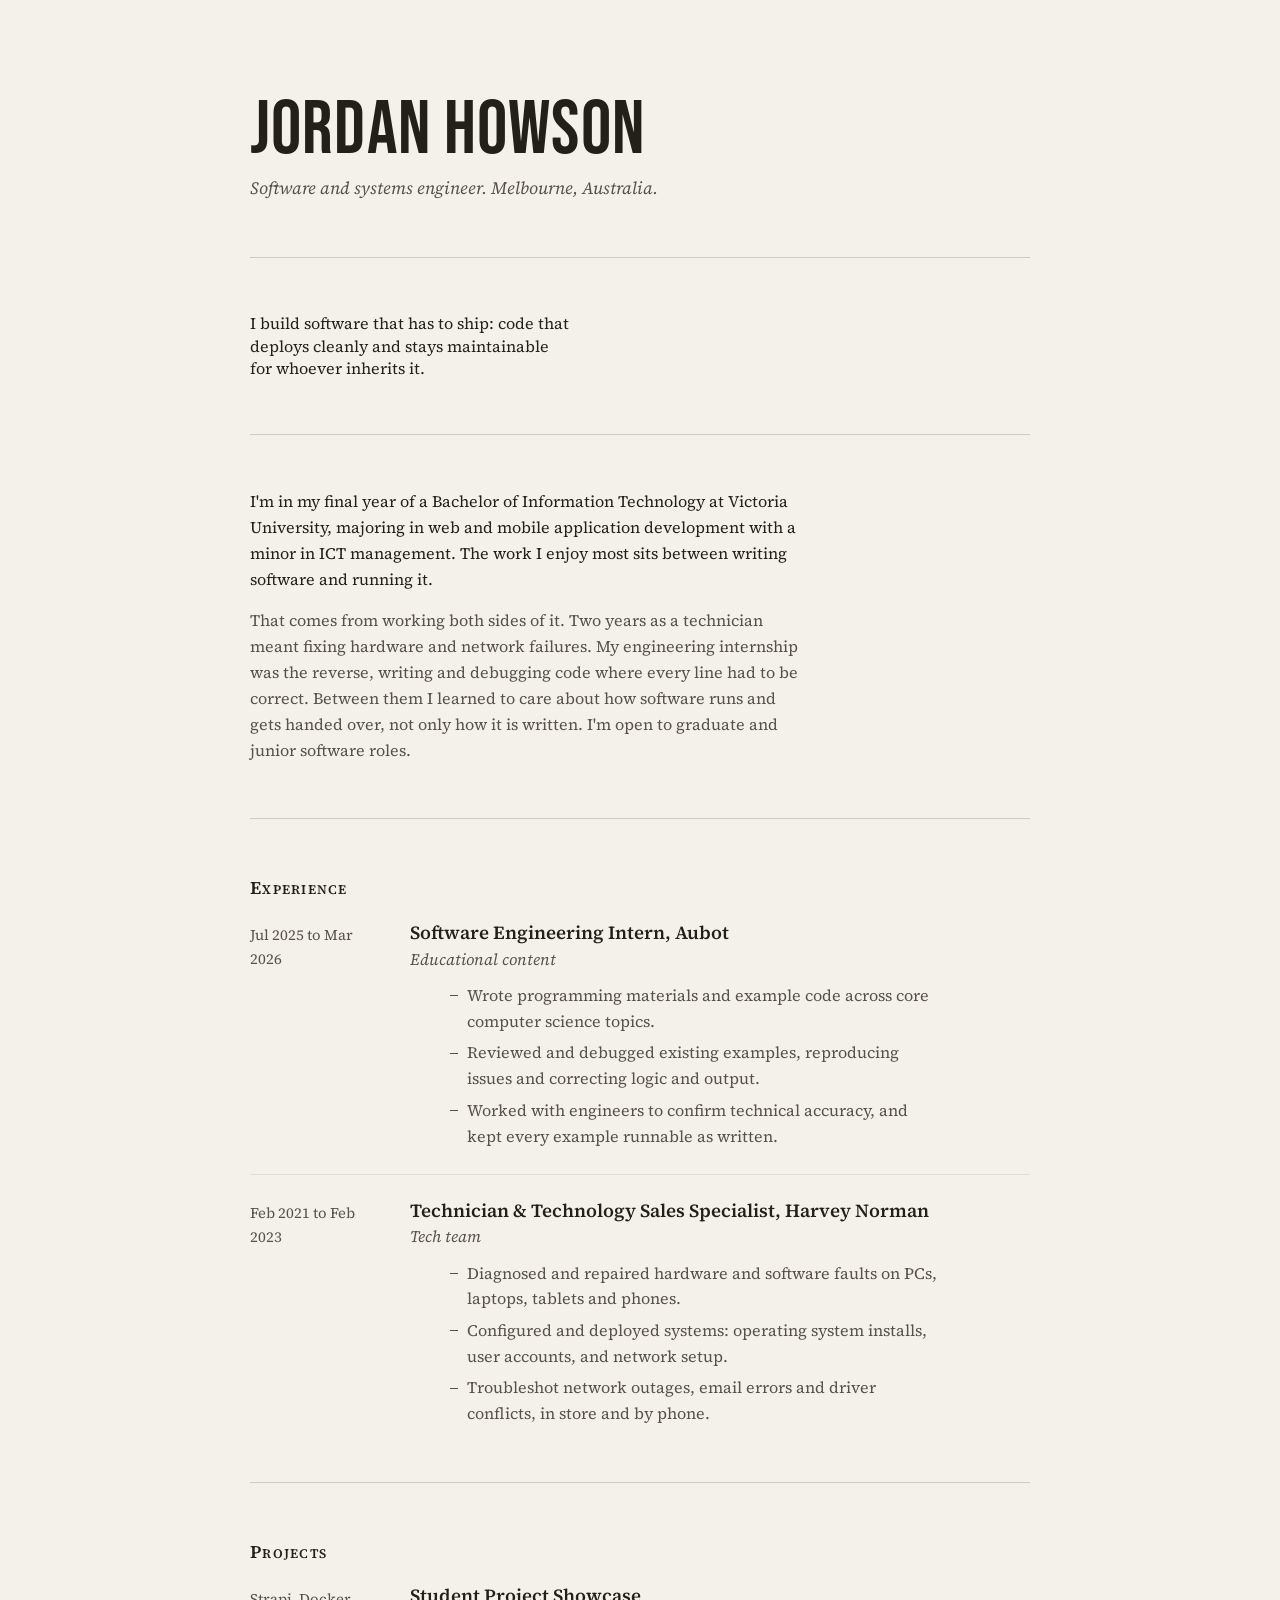
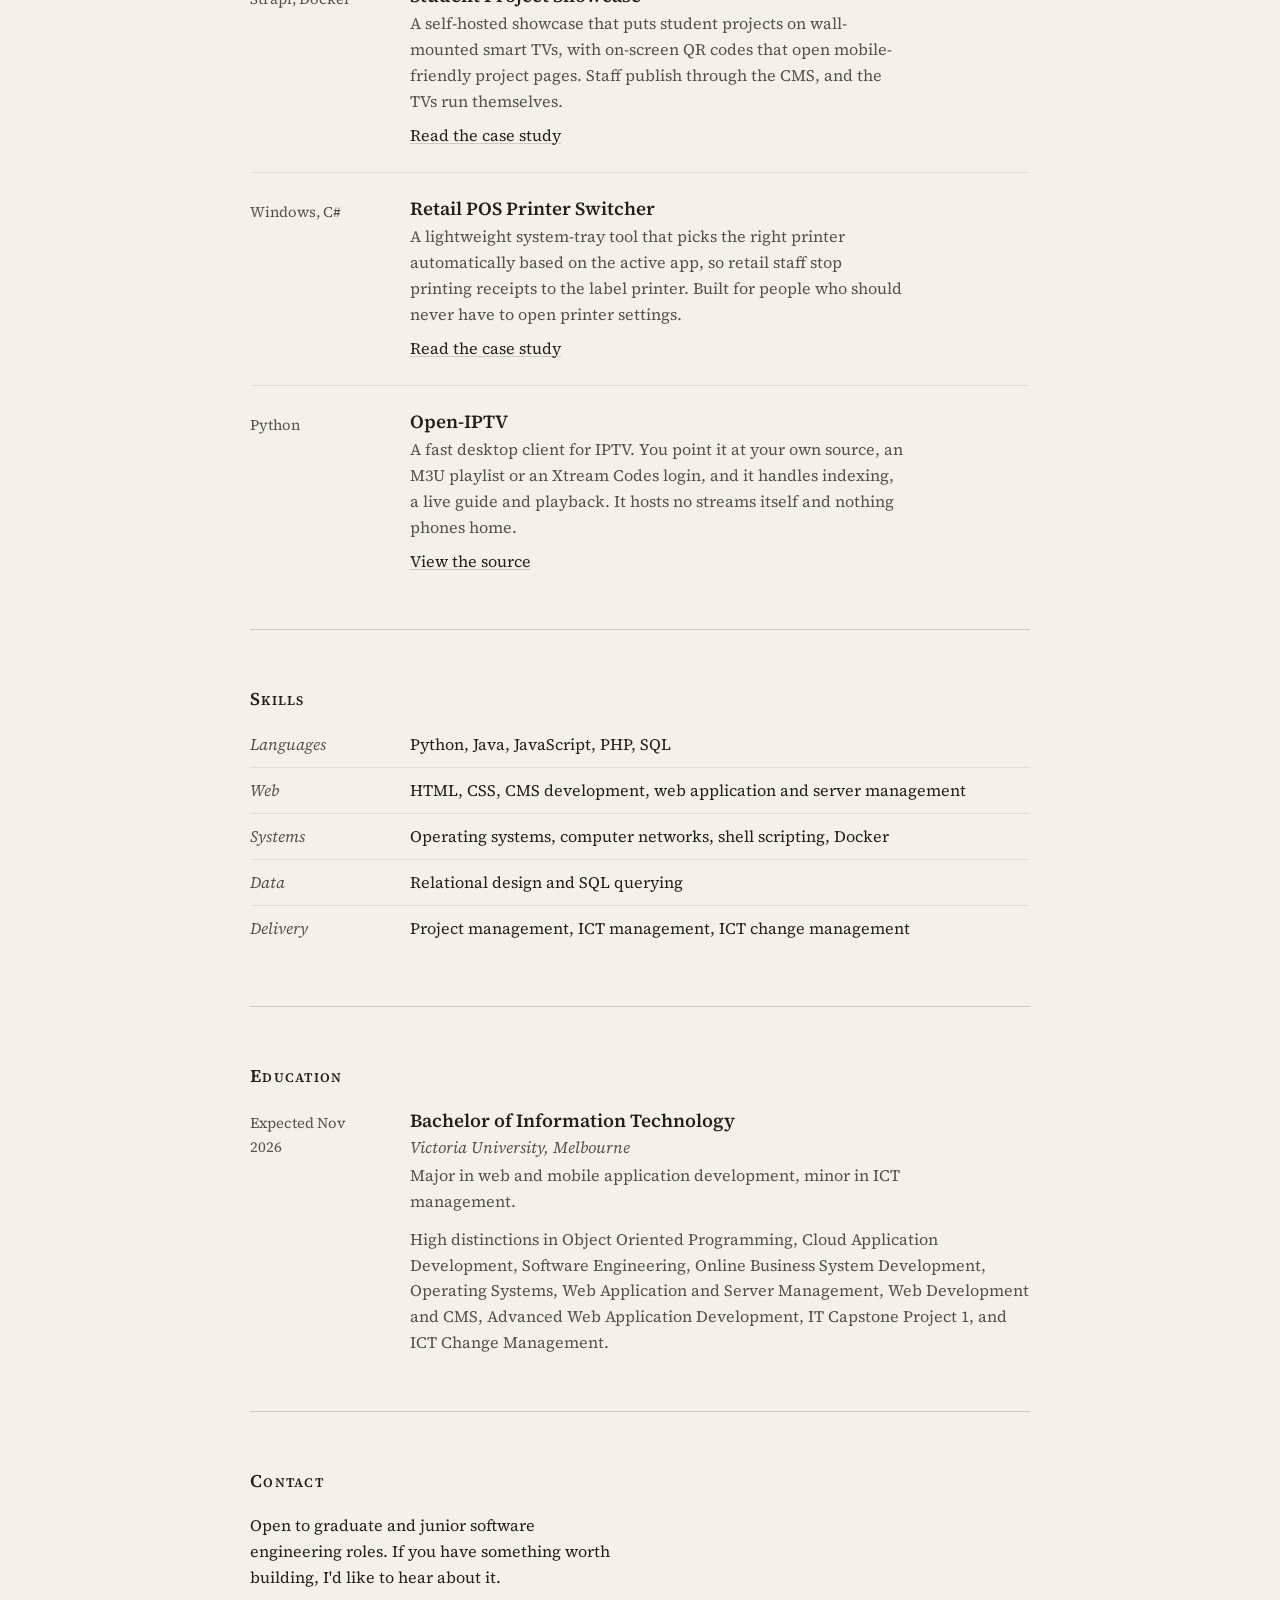
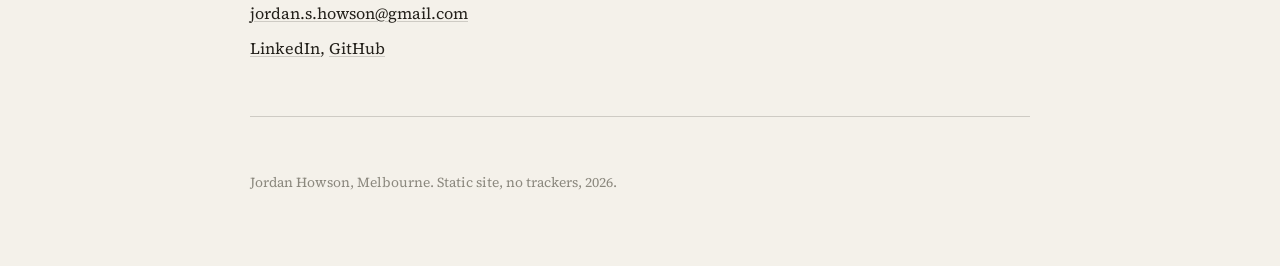
==== index.html @ 953926b1 "Portfolio site Typeset, dependency-free static site: hand-built HTML, CSS, and a single vanilla Java" ====
<!DOCTYPE html>
<html lang="en">
<head>
  <meta charset="UTF-8">
  <meta name="viewport" content="width=device-width, initial-scale=1">
  <title>Jordan Howson · Software &amp; Systems</title>
  <meta name="description" content="Jordan Howson, final-year IT student and software engineer in Melbourne. Software that deploys cleanly and runs reliably.">
  <meta name="author" content="Jordan Howson">
  <meta name="color-scheme" content="light">
  <meta name="theme-color" content="#f4f1ea">

  <link rel="canonical" href="https://jordanhowson.com/">
  <meta property="og:type" content="website">
  <meta property="og:title" content="Jordan Howson · Software &amp; Systems">
  <meta property="og:description" content="Final-year IT student and software engineer in Melbourne. Software that ships.">
  <meta property="og:locale" content="en_AU">
  <meta property="og:url" content="https://jordanhowson.com/">
  <meta property="og:image" content="https://jordanhowson.com/assets/og.png">
  <meta property="og:image:width" content="1200">
  <meta property="og:image:height" content="630">
  <meta property="og:image:alt" content="Jordan Howson, Software & Systems">
  <meta name="twitter:card" content="summary_large_image">
  <meta name="twitter:image" content="https://jordanhowson.com/assets/og.png">

  <link rel="icon" href="assets/favicon-32.png" sizes="32x32" type="image/png">
  <link rel="icon" href="assets/favicon-180.png" sizes="180x180" type="image/png">
  <link rel="apple-touch-icon" href="assets/favicon-180.png">

  <link rel="preload" href="assets/fonts/bebasneue.woff2" as="font" type="font/woff2" crossorigin>
  <link rel="preload" href="assets/fonts/sourceserif4-roman.woff2" as="font" type="font/woff2" crossorigin>
  <link rel="stylesheet" href="assets/css/styles.css">
</head>
<body>

  <nav class="nav" aria-label="Primary">
    <div class="nav-inner">
      <a class="nav-id" href="#top">Jordan Howson</a>
      <div class="nav-links" id="nav-menu">
        <a href="#about">About</a>
        <a href="#experience">Experience</a>
        <a href="#work">Projects</a>
        <a href="#skills">Skills</a>
        <a href="#contact">Contact</a>
      </div>
      <div class="nav-actions">
        <a class="nav-pdf" href="assets/jordan-howson-cv.pdf" download>Download CV</a>
        <button class="nav-toggle" type="button" aria-label="Toggle navigation" aria-expanded="false" aria-controls="nav-menu"><span class="nav-toggle-bars"></span></button>
      </div>
    </div>
  </nav>

  <article class="doc" id="top">

    <header>
      <h1 class="name">Jordan Howson</h1>
      <p class="role">Software and systems engineer. Melbourne, Australia.</p>
    </header>

    <hr class="rule">

    <p class="intro">I build software that has to ship: code that deploys cleanly and stays maintainable for whoever inherits it.</p>

    <section class="prose" id="about" aria-label="About">
      <p>I'm in my final year of a Bachelor of Information Technology at Victoria University, majoring in web and mobile application development with a minor in ICT management. The work I enjoy most sits between writing software and running it.</p>
      <p>That comes from working both sides of it. Two years as a technician meant fixing hardware and network failures. My engineering internship was the reverse, writing and debugging code where every line had to be correct. Between them I learned to care about how software runs and gets handed over, not only how it is written.<span class="pitch-roles"> I'm open to graduate and junior software roles.</span></p>
    </section>

    <section id="experience">
      <h2>Experience</h2>

      <div class="entry">
        <div class="entry-meta">Jul 2025 to Mar 2026</div>
        <div class="entry-body">
          <h3>Software Engineering Intern, Aubot</h3>
          <p class="entry-sub">Educational content</p>
          <ul>
            <li>Wrote programming materials and example code across core computer science topics.</li>
            <li>Reviewed and debugged existing examples, reproducing issues and correcting logic and output.</li>
            <li>Worked with engineers to confirm technical accuracy, and kept every example runnable as written.</li>
          </ul>
        </div>
      </div>

      <div class="entry">
        <div class="entry-meta">Feb 2021 to Feb 2023</div>
        <div class="entry-body">
          <h3>Technician &amp; Technology Sales Specialist, Harvey Norman</h3>
          <p class="entry-sub">Tech team</p>
          <ul>
            <li>Diagnosed and repaired hardware and software faults on PCs, laptops, tablets and phones.</li>
            <li>Configured and deployed systems: operating system installs, user accounts, and network setup.</li>
            <li>Troubleshot network outages, email errors and driver conflicts, in store and by phone.</li>
          </ul>
        </div>
      </div>
    </section>

    <section id="work">
      <h2>Projects</h2>

      <div class="entry">
        <div class="entry-meta">Strapi, Docker</div>
        <div class="entry-body">
          <h3>Student Project Showcase</h3>
          <p class="entry-desc">A self-hosted showcase that puts student projects on wall-mounted smart TVs, with on-screen QR codes that open mobile-friendly project pages. Staff publish through the CMS, and the TVs run themselves.</p>
          <p class="entry-more"><a href="https://github.com/Jordan-Hn/project-showcase-system-case-study" target="_blank" rel="noopener noreferrer">Read the case study</a></p>
        </div>
      </div>

      <div class="entry">
        <div class="entry-meta">Windows, C#</div>
        <div class="entry-body">
          <h3>Retail POS Printer Switcher</h3>
          <p class="entry-desc">A lightweight system-tray tool that picks the right printer automatically based on the active app, so retail staff stop printing receipts to the label printer. Built for people who should never have to open printer settings.</p>
          <p class="entry-more"><a href="https://github.com/Jordan-Hn/printer-system-showcase" target="_blank" rel="noopener noreferrer">Read the case study</a></p>
        </div>
      </div>

      <div class="entry">
        <div class="entry-meta">Python</div>
        <div class="entry-body">
          <h3>Open-IPTV</h3>
          <p class="entry-desc">A fast desktop client for IPTV. You point it at your own source, an M3U playlist or an Xtream Codes login, and it handles indexing, a live guide and playback. It hosts no streams itself and nothing phones home.</p>
          <p class="entry-more"><a href="https://github.com/Jordan-Hn/OPEN-IPTV" target="_blank" rel="noopener noreferrer">View the source</a></p>
        </div>
      </div>
    </section>

    <section id="skills">
      <h2>Skills</h2>
      <dl class="skills">
        <div><dt>Languages</dt><dd>Python, Java, JavaScript, PHP, SQL</dd></div>
        <div><dt>Web</dt><dd>HTML, CSS, CMS development, web application and server management</dd></div>
        <div><dt>Systems</dt><dd>Operating systems, computer networks, shell scripting, Docker</dd></div>
        <div><dt>Data</dt><dd>Relational design and SQL querying</dd></div>
        <div><dt>Delivery</dt><dd>Project management, ICT management, ICT change management</dd></div>
      </dl>
    </section>

    <section id="education">
      <h2>Education</h2>
      <div class="entry">
        <div class="entry-meta">Expected Nov 2026</div>
        <div class="entry-body">
          <h3>Bachelor of Information Technology</h3>
          <p class="entry-sub">Victoria University, Melbourne</p>
          <p class="entry-desc">Major in web and mobile application development, minor in ICT management.</p>
          <p class="hd">High distinctions in Object Oriented Programming, Cloud Application Development, Software Engineering, Online Business System Development, Operating Systems, Web Application and Server Management, Web Development and CMS, Advanced Web Application Development, IT Capstone Project 1, and ICT Change Management.</p>
        </div>
      </div>
    </section>

    <section id="contact">
      <h2>Contact</h2>
      <p class="contact-pitch">Open to graduate and junior software engineering roles. If you have something worth building, I'd like to hear about it.</p>
      <p class="contact-line"><a class="email" data-user="jordan.s.howson" data-domain="gmail.com">jordan.s.howson [at] gmail.com</a></p>
      <p class="contact-line"><a href="https://www.linkedin.com/in/jordan-howson/" target="_blank" rel="me noopener noreferrer">LinkedIn</a>, <a href="https://github.com/Jordan-Hn" target="_blank" rel="me noopener noreferrer">GitHub</a></p>
    </section>

    <p class="print-url">My Website: <a href="https://jordanhowson.com">jordanhowson.com</a></p>

    <p class="foot">Jordan Howson, Melbourne. Static site, no trackers, 2026.</p>

  </article>

  <script src="assets/js/main.js" defer></script>
</body>
</html>
---- assets/css/styles.css ----
/* ============================================================
   Jordan Howson · Portfolio
   Typeset document. Warm paper, ink, self-hosted fonts.
   Hand-built, dependency-free, no third-party requests.
   ============================================================ */

/* ---- Fonts (self-hosted, latin subset) ---- */
@font-face {
  font-family: "Bebas Neue"; font-style: normal; font-weight: 400; font-display: swap;
  src: url("../fonts/bebasneue.woff2") format("woff2");
}
@font-face {
  font-family: "Source Serif 4"; font-style: normal; font-weight: 400 600; font-display: swap;
  src: url("../fonts/sourceserif4-roman.woff2") format("woff2");
}
@font-face {
  font-family: "Source Serif 4"; font-style: italic; font-weight: 400 600; font-display: swap;
  src: url("../fonts/sourceserif4-italic.woff2") format("woff2");
}

/* ---- Tokens ---- */
:root{
  --paper:#f4f1ea;
  --ink:#23201a;
  --ink-2:#56524a;
  --faint:#8b887e;
  --rule:rgba(35,32,26,0.18);
  --rule-soft:rgba(35,32,26,0.09);

  --display:"Bebas Neue","Arial Narrow",sans-serif;
  --serif:"Source Serif 4",Georgia,"Times New Roman",serif;
  --doc:868px;
  --pad:clamp(1.4rem,6vw,2.75rem);
  --gap:clamp(2.4rem,5vw,3.4rem);
}

*,*::before,*::after{box-sizing:border-box;}
*{margin:0;}
html{-webkit-text-size-adjust:100%;scroll-behavior:smooth;scroll-padding-top:64px;}
@media(prefers-reduced-motion:reduce){html{scroll-behavior:auto;}}
body{
  background:var(--paper);
  color:var(--ink);
  font-family:var(--serif);
  font-size:clamp(1.05rem,1rem+0.3vw,1.18rem);
  line-height:1.62;
  font-feature-settings:"onum" 1,"kern" 1;
  -webkit-font-smoothing:antialiased;
  text-rendering:optimizeLegibility;
}
a{
  color:inherit;text-decoration:underline;
  text-underline-offset:2px;text-decoration-thickness:1px;
  text-decoration-color:var(--rule);
}
a:hover{text-decoration-color:var(--ink);}
::selection{background:var(--ink);color:var(--paper);}

/* nav */
.nav{
  position:fixed;top:0;left:0;right:0;z-index:10;
  background:var(--paper);border-bottom:1px solid var(--rule);
  opacity:0;transform:translateY(-100%);pointer-events:none;
  transition:opacity 0.45s ease, transform 0.45s cubic-bezier(0.22,1,0.36,1);
}
.nav.is-shown,.nav:focus-within{opacity:1;transform:translateY(0);pointer-events:auto;}
@media(prefers-reduced-motion:reduce){
  .nav{transform:none;transition:opacity 0.45s ease;}
}
.nav-inner{
  position:relative;
  max-width:var(--doc);margin-inline:auto;padding-inline:var(--pad);
  height:52px;display:flex;align-items:center;justify-content:space-between;gap:1rem;
}
.nav-id{
  font-family:var(--display);font-weight:400;
  font-size:1.4rem;letter-spacing:0.03em;line-height:1;
  text-decoration:none;color:var(--ink);
}

/* section links: a dropdown panel on mobile, an inline row from 640px up */
.nav-links{
  position:absolute;left:0;right:0;top:100%;
  display:none;flex-direction:column;align-items:stretch;
  background:var(--paper);border-bottom:1px solid var(--rule);
  padding:0.25rem var(--pad) 0.85rem;font-size:1.05rem;
}
.nav-links.is-open{display:flex;}
.nav-links a{
  color:var(--ink-2);text-decoration:none;
  padding-block:0.72rem;border-top:1px solid var(--rule-soft);
}
.nav-links a:first-child{border-top:0;}
.nav-links a:hover{color:var(--ink);}

.nav-actions{display:flex;align-items:center;gap:0.5rem;}
.nav-pdf{
  font-family:var(--serif);font-size:0.85rem;color:var(--ink);
  background:none;border:1px solid var(--rule);border-radius:0;
  padding:0.32rem 0.75rem;cursor:pointer;line-height:1;text-decoration:none;white-space:nowrap;
}
.nav-pdf:hover{border-color:var(--ink);}

/* hamburger */
.nav-toggle{
  display:flex;align-items:center;justify-content:center;
  width:40px;height:40px;background:none;border:0;cursor:pointer;color:var(--ink);
}
.nav-toggle-bars,.nav-toggle-bars::before,.nav-toggle-bars::after{
  content:"";display:block;width:22px;height:2px;background:var(--ink);
  transition:transform 0.25s ease, opacity 0.2s ease;
}
.nav-toggle-bars{position:relative;}
.nav-toggle-bars::before{position:absolute;left:0;top:-7px;}
.nav-toggle-bars::after{position:absolute;left:0;top:7px;}
.nav-toggle[aria-expanded="true"] .nav-toggle-bars{background:transparent;}
.nav-toggle[aria-expanded="true"] .nav-toggle-bars::before{transform:translateY(7px) rotate(45deg);}
.nav-toggle[aria-expanded="true"] .nav-toggle-bars::after{transform:translateY(-7px) rotate(-45deg);}

@media(min-width:640px){
  .nav-links{
    position:static;display:flex;flex-direction:row;align-items:center;gap:1.5rem;
    background:none;border:0;padding:0;font-size:0.95rem;
  }
  .nav-links a{padding-block:0;border-top:0;}
  .nav-pdf{font-size:0.9rem;padding:0.34rem 0.85rem;}
  .nav-toggle{display:none;}
}
@media(prefers-reduced-motion:reduce){
  .nav-toggle-bars,.nav-toggle-bars::before,.nav-toggle-bars::after{transition:none;}
}

.doc{
  max-width:var(--doc);margin-inline:auto;
  padding:clamp(3rem,9vw,6rem) var(--pad) clamp(3rem,6vw,4.5rem);
}

/* letterhead */
.name{
  font-family:var(--display);font-weight:400;
  font-size:clamp(3rem,11vw,4.75rem);line-height:0.92;letter-spacing:0.015em;
  color:var(--ink);
}
.role{margin-top:0.55rem;font-style:italic;color:var(--ink-2);font-size:1.08rem;}
.rule{border:0;border-top:1px solid var(--rule);margin:var(--gap) 0;}

.intro{
  font-size:clamp(1.25rem,1.05rem+0.8vw,1.62rem);line-height:1.4;
  color:var(--ink);max-width:40ch;
}

/* sections */
section{
  margin-top:var(--gap);
  padding-top:var(--gap);
  border-top:1px solid var(--rule);
}
h2{
  font-family:var(--serif);font-weight:600;
  font-variant:small-caps;letter-spacing:0.07em;
  font-size:1.12rem;color:var(--ink);margin-bottom:1.15rem;
}
p+p{margin-top:0.95rem;}
.prose p{color:var(--ink-2);max-width:70ch;}
.prose p:first-child{color:var(--ink);}

/* entries (experience, work) */
.entry{display:grid;grid-template-columns:1fr;gap:0.3rem;}
.entry+.entry{margin-top:1.5rem;padding-top:1.5rem;border-top:1px solid var(--rule-soft);}
.entry-meta{color:var(--ink-2);font-size:0.92rem;padding-top:0.2rem;}
.entry-body h3{font-size:1.16rem;font-weight:600;line-height:1.3;}
.entry-sub{font-style:italic;color:var(--ink-2);margin-top:0.1rem;}
.entry ul{list-style:none;margin-top:0.65rem;}
.entry li{position:relative;padding-left:1.05rem;color:var(--ink-2);max-width:62ch;}
.entry li+li{margin-top:0.35rem;}
.entry li::before{content:"";position:absolute;left:0;top:0.78em;width:0.5rem;height:1px;background:var(--ink-2);}
.entry-desc{color:var(--ink-2);max-width:62ch;margin-top:0.15rem;}
.entry-more{margin-top:0.5rem;}
@media(min-width:620px){
  .entry{grid-template-columns:128px 1fr;gap:2rem;}
}

/* skills */
.skills{margin-top:0.4rem;}
.skills div{display:grid;grid-template-columns:1fr;gap:0.1rem;padding-block:0.6rem;border-top:1px solid var(--rule-soft);}
.skills div:first-child{border-top:none;padding-top:0;}
.skills dt{font-style:italic;color:var(--ink-2);}
.skills dd{color:var(--ink);}
@media(min-width:620px){
  .skills div{grid-template-columns:128px 1fr;gap:2rem;align-items:baseline;}
}

.hd{color:var(--ink-2);margin-top:0.75rem;}
.contact-pitch{color:var(--ink);max-width:46ch;}
.contact-line{margin-top:0.6rem;}

.foot{
  margin-top:var(--gap);padding-top:var(--gap);
  border-top:1px solid var(--rule);
  font-size:0.86rem;color:var(--faint);
}
.print-url{display:none;}

/* ---- 404 ---- */
.notfound{
  min-height:100svh;display:grid;place-content:center;justify-items:start;gap:1rem;
  max-width:var(--doc);margin-inline:auto;padding:4rem var(--pad);
}
.notfound-code{font-style:italic;color:var(--ink-2);}
.notfound-title{
  font-family:var(--display);font-weight:400;letter-spacing:0.01em;
  font-size:clamp(4rem,18vw,9rem);line-height:0.9;color:var(--ink);
}
.notfound-text{color:var(--ink-2);max-width:42ch;}
.notfound-back{margin-top:0.4rem;}

/* print / source for assets/jordan-howson-cv.pdf (keeps the design) */
@page{margin:0;}
@media print{
  body{-webkit-print-color-adjust:exact;print-color-adjust:exact;font-size:10pt;line-height:1.38;}
  .doc{max-width:none;padding:12mm 14mm;}
  .nav,.rule,.intro,.foot,.contact-pitch,.pitch-roles{display:none;}
  .name{font-size:26pt;}
  .role{font-size:10.5pt;margin-top:4pt;}

  /* one consistent scale: section > entry > heading > paragraph */
  section{margin-top:17pt;padding-top:17pt;}
  h2{margin-bottom:9pt;break-after:avoid;}
  p+p{margin-top:8pt;}
  .entry+.entry{margin-top:12pt;padding-top:12pt;}
  .entry,.skills div{break-inside:avoid;}
  .entry-body h3{font-size:11pt;}
  .entry-sub{margin-top:3pt;}
  .entry ul{margin-top:6pt;}
  .entry li+li{margin-top:4pt;}
  .entry-desc{margin-top:3pt;}
  .entry-more{margin-top:6pt;}
  .skills div{padding-block:6pt;}
  .hd{margin-top:8pt;}
  .contact-line{margin-top:7pt;}
  .print-url{
    display:block;margin-top:17pt;padding-top:17pt;break-before:avoid;
    border-top:1px solid var(--rule);font-size:9.5pt;
  }
}
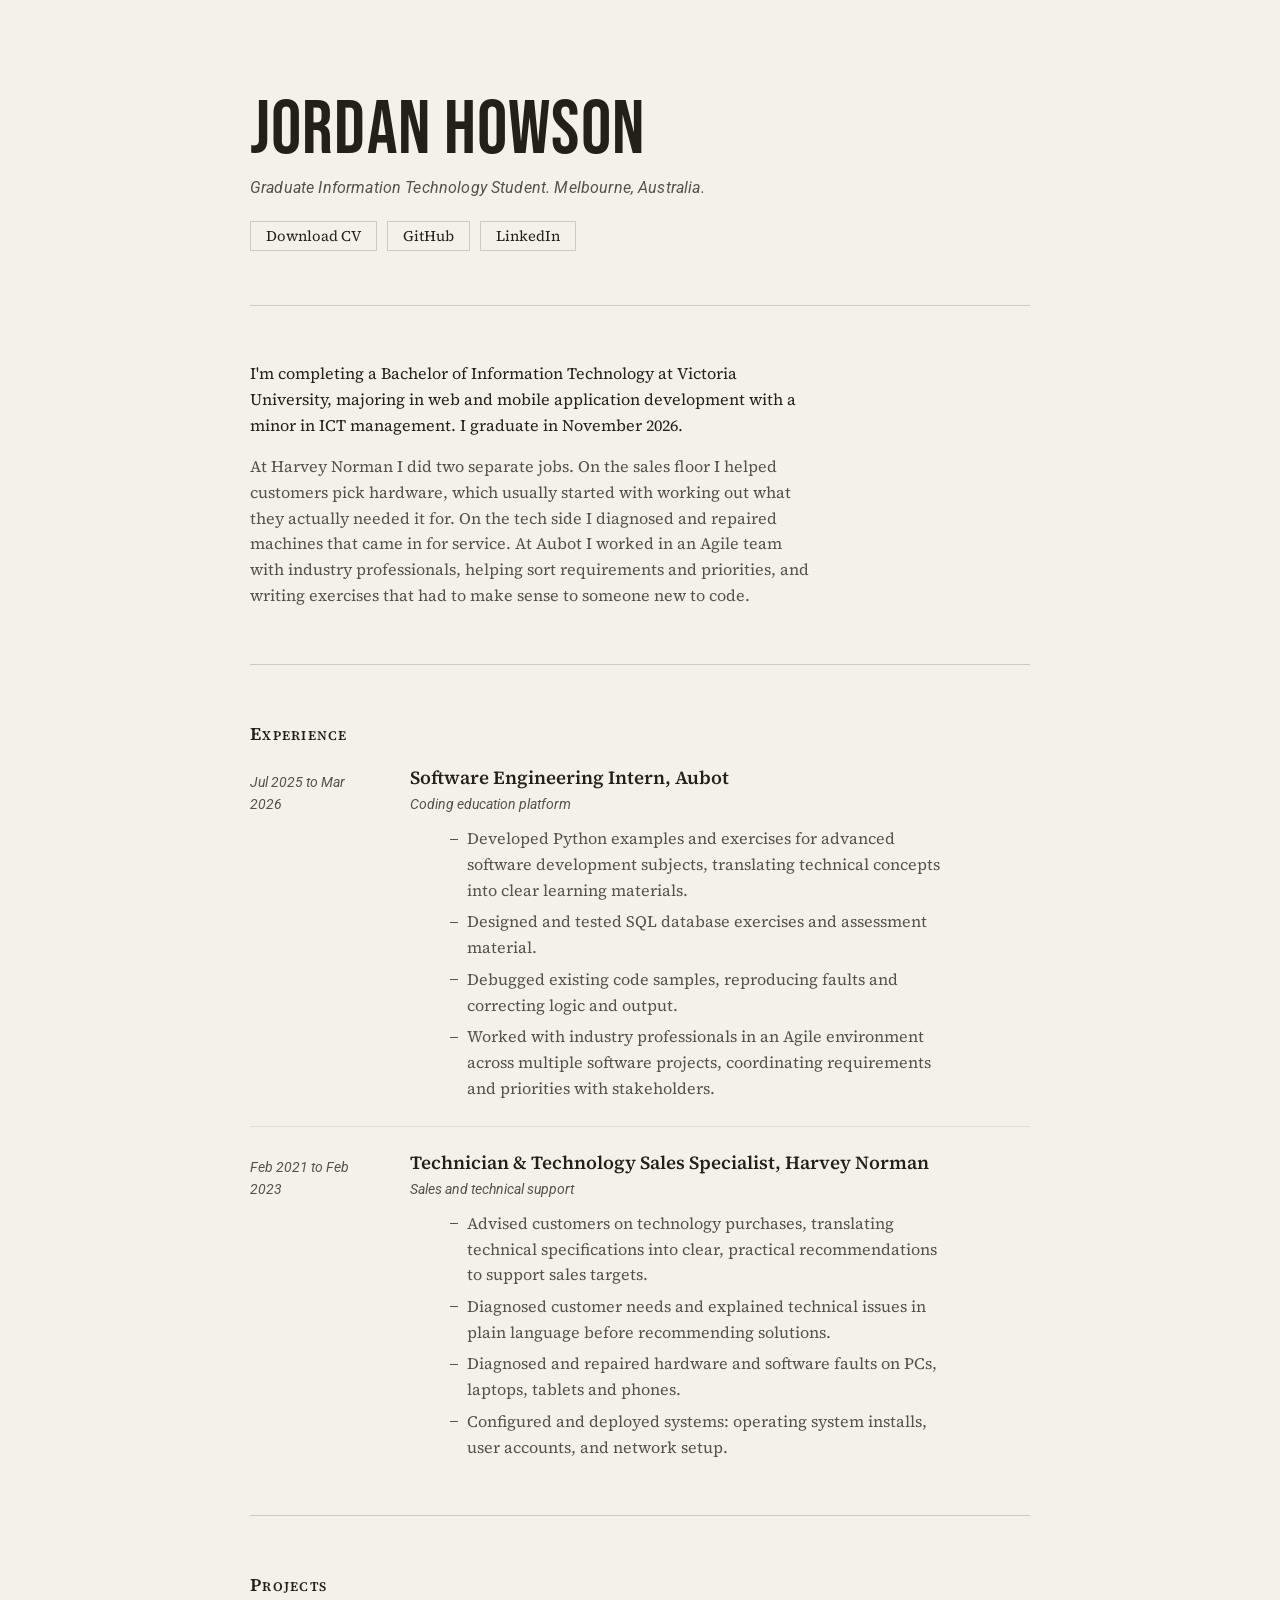
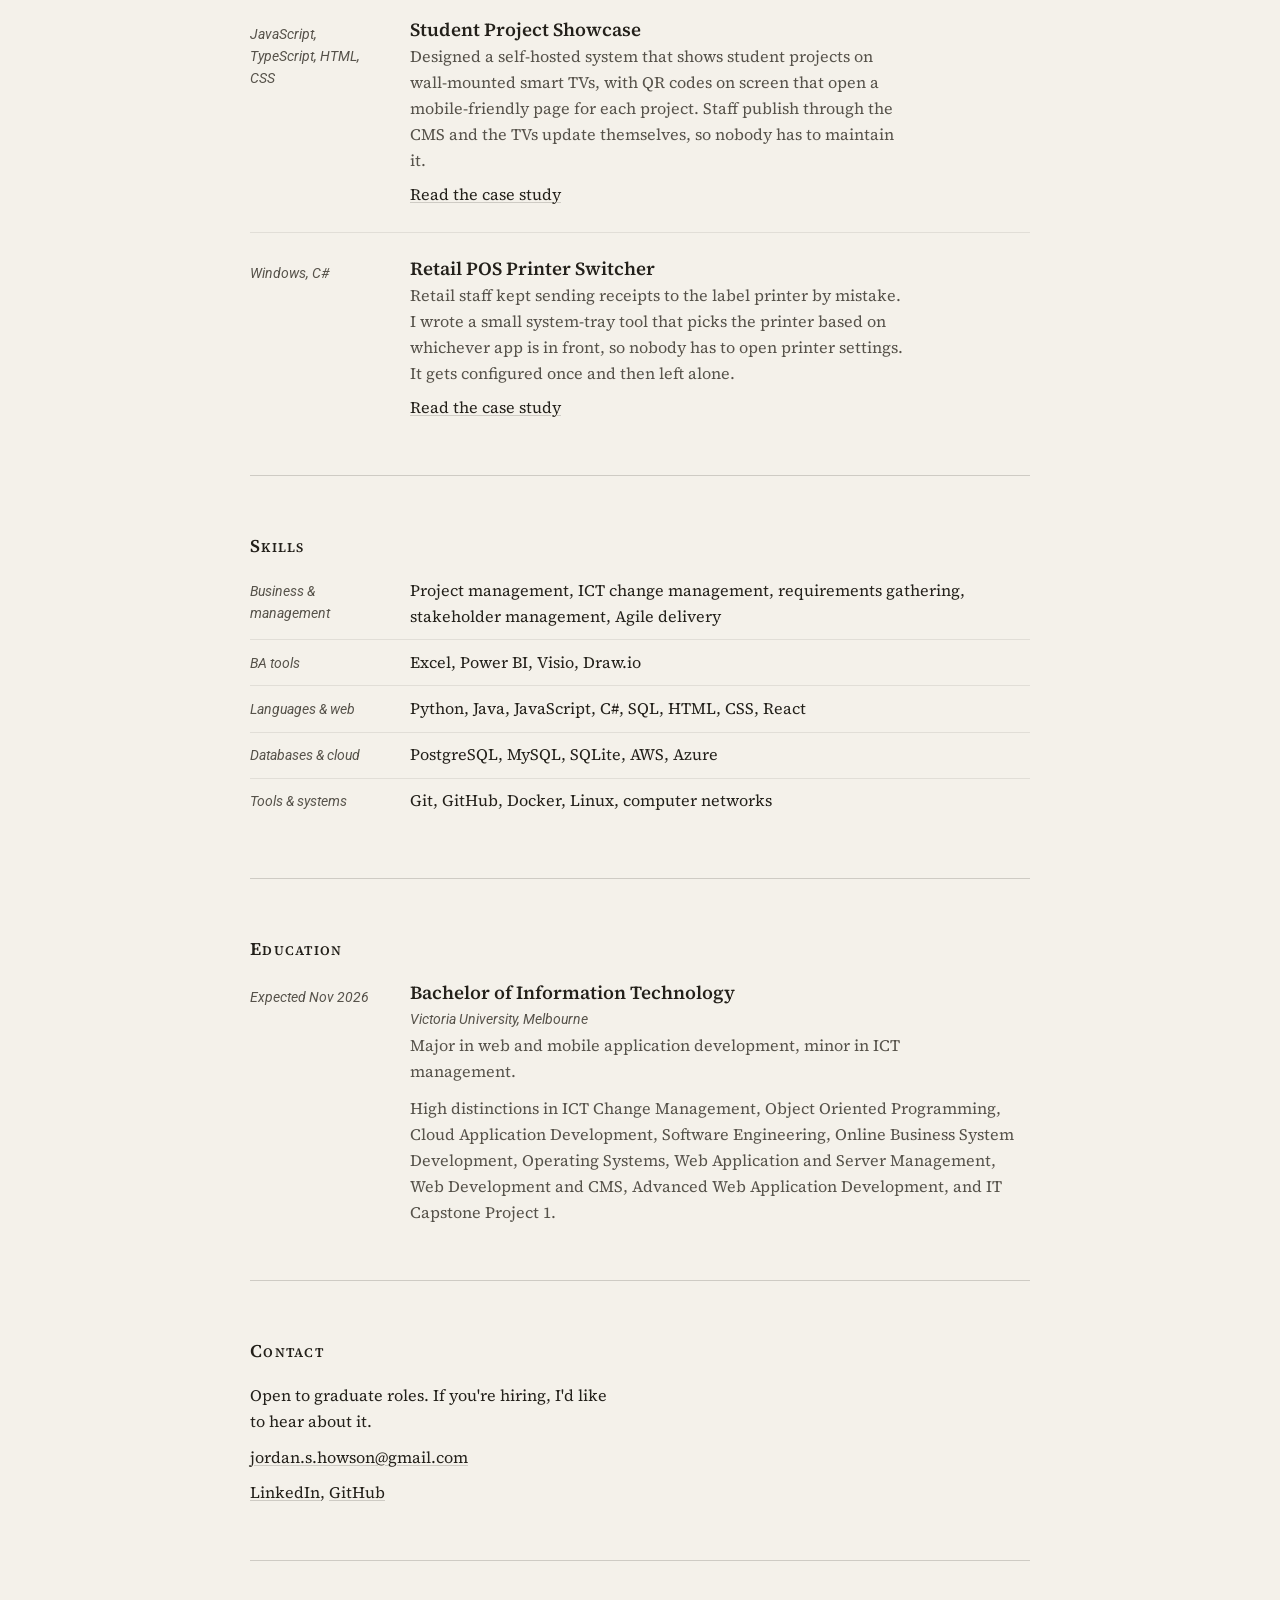
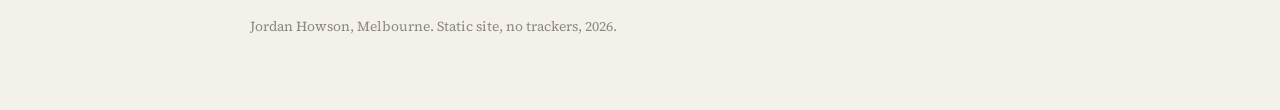
==== commit 9a8cd6c5: "Portfolio site" ====
--- a/index.html
+++ b/index.html
@@ -3,24 +3,24 @@
 <head>
   <meta charset="UTF-8">
   <meta name="viewport" content="width=device-width, initial-scale=1">
-  <title>Jordan Howson · Software &amp; Systems</title>
-  <meta name="description" content="Jordan Howson, final-year IT student and software engineer in Melbourne. Software that deploys cleanly and runs reliably.">
+  <title>Jordan Howson · Graduate Information Technology Student</title>
+  <meta name="description" content="Jordan Howson, graduate information technology student in Melbourne, graduating November 2026.">
   <meta name="author" content="Jordan Howson">
   <meta name="color-scheme" content="light">
   <meta name="theme-color" content="#f4f1ea">
 
   <link rel="canonical" href="https://jordanhowson.com/">
   <meta property="og:type" content="website">
-  <meta property="og:title" content="Jordan Howson · Software &amp; Systems">
-  <meta property="og:description" content="Final-year IT student and software engineer in Melbourne. Software that ships.">
+  <meta property="og:title" content="Jordan Howson · Graduate Information Technology Student">
+  <meta property="og:description" content="Graduate information technology student in Melbourne, graduating November 2026.">
   <meta property="og:locale" content="en_AU">
   <meta property="og:url" content="https://jordanhowson.com/">
-  <meta property="og:image" content="https://jordanhowson.com/assets/og.png">
+  <meta property="og:image" content="https://jordanhowson.com/assets/og.png?v=3">
   <meta property="og:image:width" content="1200">
   <meta property="og:image:height" content="630">
-  <meta property="og:image:alt" content="Jordan Howson, Software & Systems">
+  <meta property="og:image:alt" content="Jordan Howson, Graduate Information Technology Student">
   <meta name="twitter:card" content="summary_large_image">
-  <meta name="twitter:image" content="https://jordanhowson.com/assets/og.png">
+  <meta name="twitter:image" content="https://jordanhowson.com/assets/og.png?v=3">
 
   <link rel="icon" href="assets/favicon-32.png" sizes="32x32" type="image/png">
   <link rel="icon" href="assets/favicon-180.png" sizes="180x180" type="image/png">
@@ -28,6 +28,7 @@
 
   <link rel="preload" href="assets/fonts/bebasneue.woff2" as="font" type="font/woff2" crossorigin>
   <link rel="preload" href="assets/fonts/sourceserif4-roman.woff2" as="font" type="font/woff2" crossorigin>
+  <link rel="preload" href="assets/fonts/roboto-italic.woff2" as="font" type="font/woff2" crossorigin>
   <link rel="stylesheet" href="assets/css/styles.css">
 </head>
 <body>
@@ -42,10 +43,7 @@
         <a href="#skills">Skills</a>
         <a href="#contact">Contact</a>
       </div>
-      <div class="nav-actions">
-        <a class="nav-pdf" href="assets/jordan-howson-cv.pdf" download>Download CV</a>
-        <button class="nav-toggle" type="button" aria-label="Toggle navigation" aria-expanded="false" aria-controls="nav-menu"><span class="nav-toggle-bars"></span></button>
-      </div>
+      <button class="nav-toggle" type="button" aria-label="Toggle navigation" aria-expanded="false" aria-controls="nav-menu"><span class="nav-toggle-bars"></span></button>
     </div>
   </nav>
 
@@ -53,16 +51,17 @@
 
     <header>
       <h1 class="name">Jordan Howson</h1>
-      <p class="role">Software and systems engineer. Melbourne, Australia.</p>
+      <p class="role">Graduate Information Technology Student. Melbourne, Australia.</p>
+      <p class="head-links">
+        <a href="assets/jordan-howson-cv.pdf" download>Download CV</a>
+        <a href="https://github.com/Jordan-Hn" target="_blank" rel="me noopener noreferrer">GitHub</a>
+        <a href="https://www.linkedin.com/in/jordan-howson/" target="_blank" rel="me noopener noreferrer">LinkedIn</a>
+      </p>
     </header>
 
-    <hr class="rule">
-
-    <p class="intro">I build software that has to ship: code that deploys cleanly and stays maintainable for whoever inherits it.</p>
-
     <section class="prose" id="about" aria-label="About">
-      <p>I'm in my final year of a Bachelor of Information Technology at Victoria University, majoring in web and mobile application development with a minor in ICT management. The work I enjoy most sits between writing software and running it.</p>
-      <p>That comes from working both sides of it. Two years as a technician meant fixing hardware and network failures. My engineering internship was the reverse, writing and debugging code where every line had to be correct. Between them I learned to care about how software runs and gets handed over, not only how it is written.<span class="pitch-roles"> I'm open to graduate and junior software roles.</span></p>
+      <p>I'm completing a Bachelor of Information Technology at Victoria University, majoring in web and mobile application development with a minor in ICT management. I graduate in November 2026.</p>
+      <p class="web-only">At Harvey Norman I did two separate jobs. On the sales floor I helped customers pick hardware, which usually started with working out what they actually needed it for. On the tech side I diagnosed and repaired machines that came in for service. At Aubot I worked in an Agile team with industry professionals, helping sort requirements and priorities, and writing exercises that had to make sense to someone new to code.</p>
     </section>
 
     <section id="experience">
@@ -72,11 +71,12 @@
         <div class="entry-meta">Jul 2025 to Mar 2026</div>
         <div class="entry-body">
           <h3>Software Engineering Intern, Aubot</h3>
-          <p class="entry-sub">Educational content</p>
+          <p class="entry-sub">Coding education platform</p>
           <ul>
-            <li>Wrote programming materials and example code across core computer science topics.</li>
-            <li>Reviewed and debugged existing examples, reproducing issues and correcting logic and output.</li>
-            <li>Worked with engineers to confirm technical accuracy, and kept every example runnable as written.</li>
+            <li>Developed Python examples and exercises for advanced software development subjects, translating technical concepts into clear learning materials.</li>
+            <li>Designed and tested SQL database exercises and assessment material.</li>
+            <li>Debugged existing code samples, reproducing faults and correcting logic and output.</li>
+            <li>Worked with industry professionals in an Agile environment across multiple software projects, coordinating requirements and priorities with stakeholders.</li>
           </ul>
         </div>
       </div>
@@ -85,11 +85,12 @@
         <div class="entry-meta">Feb 2021 to Feb 2023</div>
         <div class="entry-body">
           <h3>Technician &amp; Technology Sales Specialist, Harvey Norman</h3>
-          <p class="entry-sub">Tech team</p>
+          <p class="entry-sub">Sales and technical support</p>
           <ul>
+            <li>Advised customers on technology purchases, translating technical specifications into clear, practical recommendations to support sales targets.</li>
+            <li>Diagnosed customer needs and explained technical issues in plain language before recommending solutions.</li>
             <li>Diagnosed and repaired hardware and software faults on PCs, laptops, tablets and phones.</li>
             <li>Configured and deployed systems: operating system installs, user accounts, and network setup.</li>
-            <li>Troubleshot network outages, email errors and driver conflicts, in store and by phone.</li>
           </ul>
         </div>
       </div>
@@ -99,10 +100,10 @@
       <h2>Projects</h2>
 
       <div class="entry">
-        <div class="entry-meta">Strapi, Docker</div>
+        <div class="entry-meta">JavaScript, TypeScript, HTML, CSS</div>
         <div class="entry-body">
           <h3>Student Project Showcase</h3>
-          <p class="entry-desc">A self-hosted showcase that puts student projects on wall-mounted smart TVs, with on-screen QR codes that open mobile-friendly project pages. Staff publish through the CMS, and the TVs run themselves.</p>
+          <p class="entry-desc">Designed a self-hosted system that shows student projects on wall-mounted smart TVs, with QR codes on screen that open a mobile-friendly page for each project. Staff publish through the CMS and the TVs update themselves, so nobody has to maintain it.</p>
           <p class="entry-more"><a href="https://github.com/Jordan-Hn/project-showcase-system-case-study" target="_blank" rel="noopener noreferrer">Read the case study</a></p>
         </div>
       </div>
@@ -111,17 +112,8 @@
         <div class="entry-meta">Windows, C#</div>
         <div class="entry-body">
           <h3>Retail POS Printer Switcher</h3>
-          <p class="entry-desc">A lightweight system-tray tool that picks the right printer automatically based on the active app, so retail staff stop printing receipts to the label printer. Built for people who should never have to open printer settings.</p>
+          <p class="entry-desc">Retail staff kept sending receipts to the label printer by mistake. I wrote a small system-tray tool that picks the printer based on whichever app is in front, so nobody has to open printer settings. It gets configured once and then left alone.</p>
           <p class="entry-more"><a href="https://github.com/Jordan-Hn/printer-system-showcase" target="_blank" rel="noopener noreferrer">Read the case study</a></p>
-        </div>
-      </div>
-
-      <div class="entry">
-        <div class="entry-meta">Python</div>
-        <div class="entry-body">
-          <h3>Open-IPTV</h3>
-          <p class="entry-desc">A fast desktop client for IPTV. You point it at your own source, an M3U playlist or an Xtream Codes login, and it handles indexing, a live guide and playback. It hosts no streams itself and nothing phones home.</p>
-          <p class="entry-more"><a href="https://github.com/Jordan-Hn/OPEN-IPTV" target="_blank" rel="noopener noreferrer">View the source</a></p>
         </div>
       </div>
     </section>
@@ -129,11 +121,11 @@
     <section id="skills">
       <h2>Skills</h2>
       <dl class="skills">
-        <div><dt>Languages</dt><dd>Python, Java, JavaScript, PHP, SQL</dd></div>
-        <div><dt>Web</dt><dd>HTML, CSS, CMS development, web application and server management</dd></div>
-        <div><dt>Systems</dt><dd>Operating systems, computer networks, shell scripting, Docker</dd></div>
-        <div><dt>Data</dt><dd>Relational design and SQL querying</dd></div>
-        <div><dt>Delivery</dt><dd>Project management, ICT management, ICT change management</dd></div>
+        <div><dt>Business &amp; management</dt><dd>Project management, ICT change management, requirements gathering, stakeholder management, Agile delivery</dd></div>
+        <div><dt>BA tools</dt><dd>Excel, Power BI, Visio, Draw.io</dd></div>
+        <div><dt>Languages &amp; web</dt><dd>Python, Java, JavaScript, C#, SQL, HTML, CSS, React</dd></div>
+        <div><dt>Databases &amp; cloud</dt><dd>PostgreSQL, MySQL, SQLite, AWS, Azure</dd></div>
+        <div><dt>Tools &amp; systems</dt><dd>Git, GitHub, Docker, Linux, computer networks</dd></div>
       </dl>
     </section>
 
@@ -145,14 +137,14 @@
           <h3>Bachelor of Information Technology</h3>
           <p class="entry-sub">Victoria University, Melbourne</p>
           <p class="entry-desc">Major in web and mobile application development, minor in ICT management.</p>
-          <p class="hd">High distinctions in Object Oriented Programming, Cloud Application Development, Software Engineering, Online Business System Development, Operating Systems, Web Application and Server Management, Web Development and CMS, Advanced Web Application Development, IT Capstone Project 1, and ICT Change Management.</p>
+          <p class="hd">High distinctions in ICT Change Management, Object Oriented Programming, Cloud Application Development, Software Engineering, Online Business System Development, Operating Systems, Web Application and Server Management, Web Development and CMS, Advanced Web Application Development, and IT Capstone Project 1.</p>
         </div>
       </div>
     </section>
 
     <section id="contact">
       <h2>Contact</h2>
-      <p class="contact-pitch">Open to graduate and junior software engineering roles. If you have something worth building, I'd like to hear about it.</p>
+      <p class="contact-pitch">Open to graduate roles. If you're hiring, I'd like to hear about it.</p>
       <p class="contact-line"><a class="email" data-user="jordan.s.howson" data-domain="gmail.com">jordan.s.howson [at] gmail.com</a></p>
       <p class="contact-line"><a href="https://www.linkedin.com/in/jordan-howson/" target="_blank" rel="me noopener noreferrer">LinkedIn</a>, <a href="https://github.com/Jordan-Hn" target="_blank" rel="me noopener noreferrer">GitHub</a></p>
     </section>
--- a/assets/css/styles.css
+++ b/assets/css/styles.css
@@ -14,8 +14,8 @@
   src: url("../fonts/sourceserif4-roman.woff2") format("woff2");
 }
 @font-face {
-  font-family: "Source Serif 4"; font-style: italic; font-weight: 400 600; font-display: swap;
-  src: url("../fonts/sourceserif4-italic.woff2") format("woff2");
+  font-family: "Roboto"; font-style: italic; font-weight: 400; font-display: swap;
+  src: url("../fonts/roboto-italic.woff2") format("woff2");
 }
 
 /* ---- Tokens ---- */
@@ -29,6 +29,7 @@
 
   --display:"Bebas Neue","Arial Narrow",sans-serif;
   --serif:"Source Serif 4",Georgia,"Times New Roman",serif;
+  --sans:"Roboto",Arial,sans-serif;
   --doc:868px;
   --pad:clamp(1.4rem,6vw,2.75rem);
   --gap:clamp(2.4rem,5vw,3.4rem);
@@ -93,14 +94,6 @@
 .nav-links a:first-child{border-top:0;}
 .nav-links a:hover{color:var(--ink);}
 
-.nav-actions{display:flex;align-items:center;gap:0.5rem;}
-.nav-pdf{
-  font-family:var(--serif);font-size:0.85rem;color:var(--ink);
-  background:none;border:1px solid var(--rule);border-radius:0;
-  padding:0.32rem 0.75rem;cursor:pointer;line-height:1;text-decoration:none;white-space:nowrap;
-}
-.nav-pdf:hover{border-color:var(--ink);}
-
 /* hamburger */
 .nav-toggle{
   display:flex;align-items:center;justify-content:center;
@@ -123,7 +116,6 @@
     background:none;border:0;padding:0;font-size:0.95rem;
   }
   .nav-links a{padding-block:0;border-top:0;}
-  .nav-pdf{font-size:0.9rem;padding:0.34rem 0.85rem;}
   .nav-toggle{display:none;}
 }
 @media(prefers-reduced-motion:reduce){
@@ -141,13 +133,13 @@
   font-size:clamp(3rem,11vw,4.75rem);line-height:0.92;letter-spacing:0.015em;
   color:var(--ink);
 }
-.role{margin-top:0.55rem;font-style:italic;color:var(--ink-2);font-size:1.08rem;}
-.rule{border:0;border-top:1px solid var(--rule);margin:var(--gap) 0;}
-
-.intro{
-  font-size:clamp(1.25rem,1.05rem+0.8vw,1.62rem);line-height:1.4;
-  color:var(--ink);max-width:40ch;
-}
+.role{margin-top:0.55rem;font-family:var(--sans);font-style:italic;color:var(--ink-2);font-size:0.98rem;letter-spacing:0.01em;}
+.head-links{margin-top:1.3rem;display:flex;flex-wrap:wrap;gap:0.6rem;}
+.head-links a{
+  font-size:0.92rem;color:var(--ink);text-decoration:none;
+  border:1px solid var(--rule);padding:0.42rem 0.95rem;line-height:1;white-space:nowrap;
+}
+.head-links a:hover{border-color:var(--ink);}
 
 /* sections */
 section{
@@ -167,9 +159,9 @@
 /* entries (experience, work) */
 .entry{display:grid;grid-template-columns:1fr;gap:0.3rem;}
 .entry+.entry{margin-top:1.5rem;padding-top:1.5rem;border-top:1px solid var(--rule-soft);}
-.entry-meta{color:var(--ink-2);font-size:0.92rem;padding-top:0.2rem;}
+.entry-meta{font-family:var(--sans);font-style:italic;color:var(--ink-2);font-size:0.86rem;padding-top:0.3rem;}
 .entry-body h3{font-size:1.16rem;font-weight:600;line-height:1.3;}
-.entry-sub{font-style:italic;color:var(--ink-2);margin-top:0.1rem;}
+.entry-sub{font-family:var(--sans);font-style:italic;color:var(--ink-2);font-size:0.86rem;margin-top:0.18rem;}
 .entry ul{list-style:none;margin-top:0.65rem;}
 .entry li{position:relative;padding-left:1.05rem;color:var(--ink-2);max-width:62ch;}
 .entry li+li{margin-top:0.35rem;}
@@ -184,7 +176,7 @@
 .skills{margin-top:0.4rem;}
 .skills div{display:grid;grid-template-columns:1fr;gap:0.1rem;padding-block:0.6rem;border-top:1px solid var(--rule-soft);}
 .skills div:first-child{border-top:none;padding-top:0;}
-.skills dt{font-style:italic;color:var(--ink-2);}
+.skills dt{font-family:var(--sans);font-style:italic;color:var(--ink-2);font-size:0.86rem;}
 .skills dd{color:var(--ink);}
 @media(min-width:620px){
   .skills div{grid-template-columns:128px 1fr;gap:2rem;align-items:baseline;}
@@ -206,7 +198,7 @@
   min-height:100svh;display:grid;place-content:center;justify-items:start;gap:1rem;
   max-width:var(--doc);margin-inline:auto;padding:4rem var(--pad);
 }
-.notfound-code{font-style:italic;color:var(--ink-2);}
+.notfound-code{font-family:var(--sans);font-style:italic;color:var(--ink-2);font-size:0.95rem;}
 .notfound-title{
   font-family:var(--display);font-weight:400;letter-spacing:0.01em;
   font-size:clamp(4rem,18vw,9rem);line-height:0.9;color:var(--ink);
@@ -217,29 +209,31 @@
 /* print / source for assets/jordan-howson-cv.pdf (keeps the design) */
 @page{margin:0;}
 @media print{
-  body{-webkit-print-color-adjust:exact;print-color-adjust:exact;font-size:10pt;line-height:1.38;}
-  .doc{max-width:none;padding:12mm 14mm;}
-  .nav,.rule,.intro,.foot,.contact-pitch,.pitch-roles{display:none;}
-  .name{font-size:26pt;}
-  .role{font-size:10.5pt;margin-top:4pt;}
+  body{-webkit-print-color-adjust:exact;print-color-adjust:exact;font-size:10pt;line-height:1.4;}
+  .doc{max-width:none;padding:11mm 14mm;}
+  .nav,.foot,.contact-pitch,.head-links,.web-only{display:none;}
+  .name{font-size:25pt;}
+  .role{font-size:9.5pt;margin-top:5pt;}
+  .entry-sub,.skills dt{font-size:8.5pt;}
+  .entry-meta{font-size:9pt;}
 
   /* one consistent scale: section > entry > heading > paragraph */
   section{margin-top:17pt;padding-top:17pt;}
   h2{margin-bottom:9pt;break-after:avoid;}
   p+p{margin-top:8pt;}
-  .entry+.entry{margin-top:12pt;padding-top:12pt;}
+  .entry+.entry{margin-top:15pt;padding-top:15pt;}
   .entry,.skills div{break-inside:avoid;}
-  .entry-body h3{font-size:11pt;}
-  .entry-sub{margin-top:3pt;}
-  .entry ul{margin-top:6pt;}
-  .entry li+li{margin-top:4pt;}
-  .entry-desc{margin-top:3pt;}
+  .entry-body h3{font-size:10.5pt;}
+  .entry-sub{margin-top:2pt;}
+  .entry ul{margin-top:8pt;}
+  .entry li+li{margin-top:6pt;}
+  .entry-desc{margin-top:2pt;}
   .entry-more{margin-top:6pt;}
-  .skills div{padding-block:6pt;}
-  .hd{margin-top:8pt;}
-  .contact-line{margin-top:7pt;}
+  .skills div{padding-block:7.5pt;}
+  .hd{margin-top:9pt;}
+  .contact-line{margin-top:9pt;}
   .print-url{
-    display:block;margin-top:17pt;padding-top:17pt;break-before:avoid;
-    border-top:1px solid var(--rule);font-size:9.5pt;
+    display:block;margin-top:20pt;padding-top:16pt;break-before:avoid;
+    border-top:1px solid var(--rule);font-size:9pt;
   }
 }
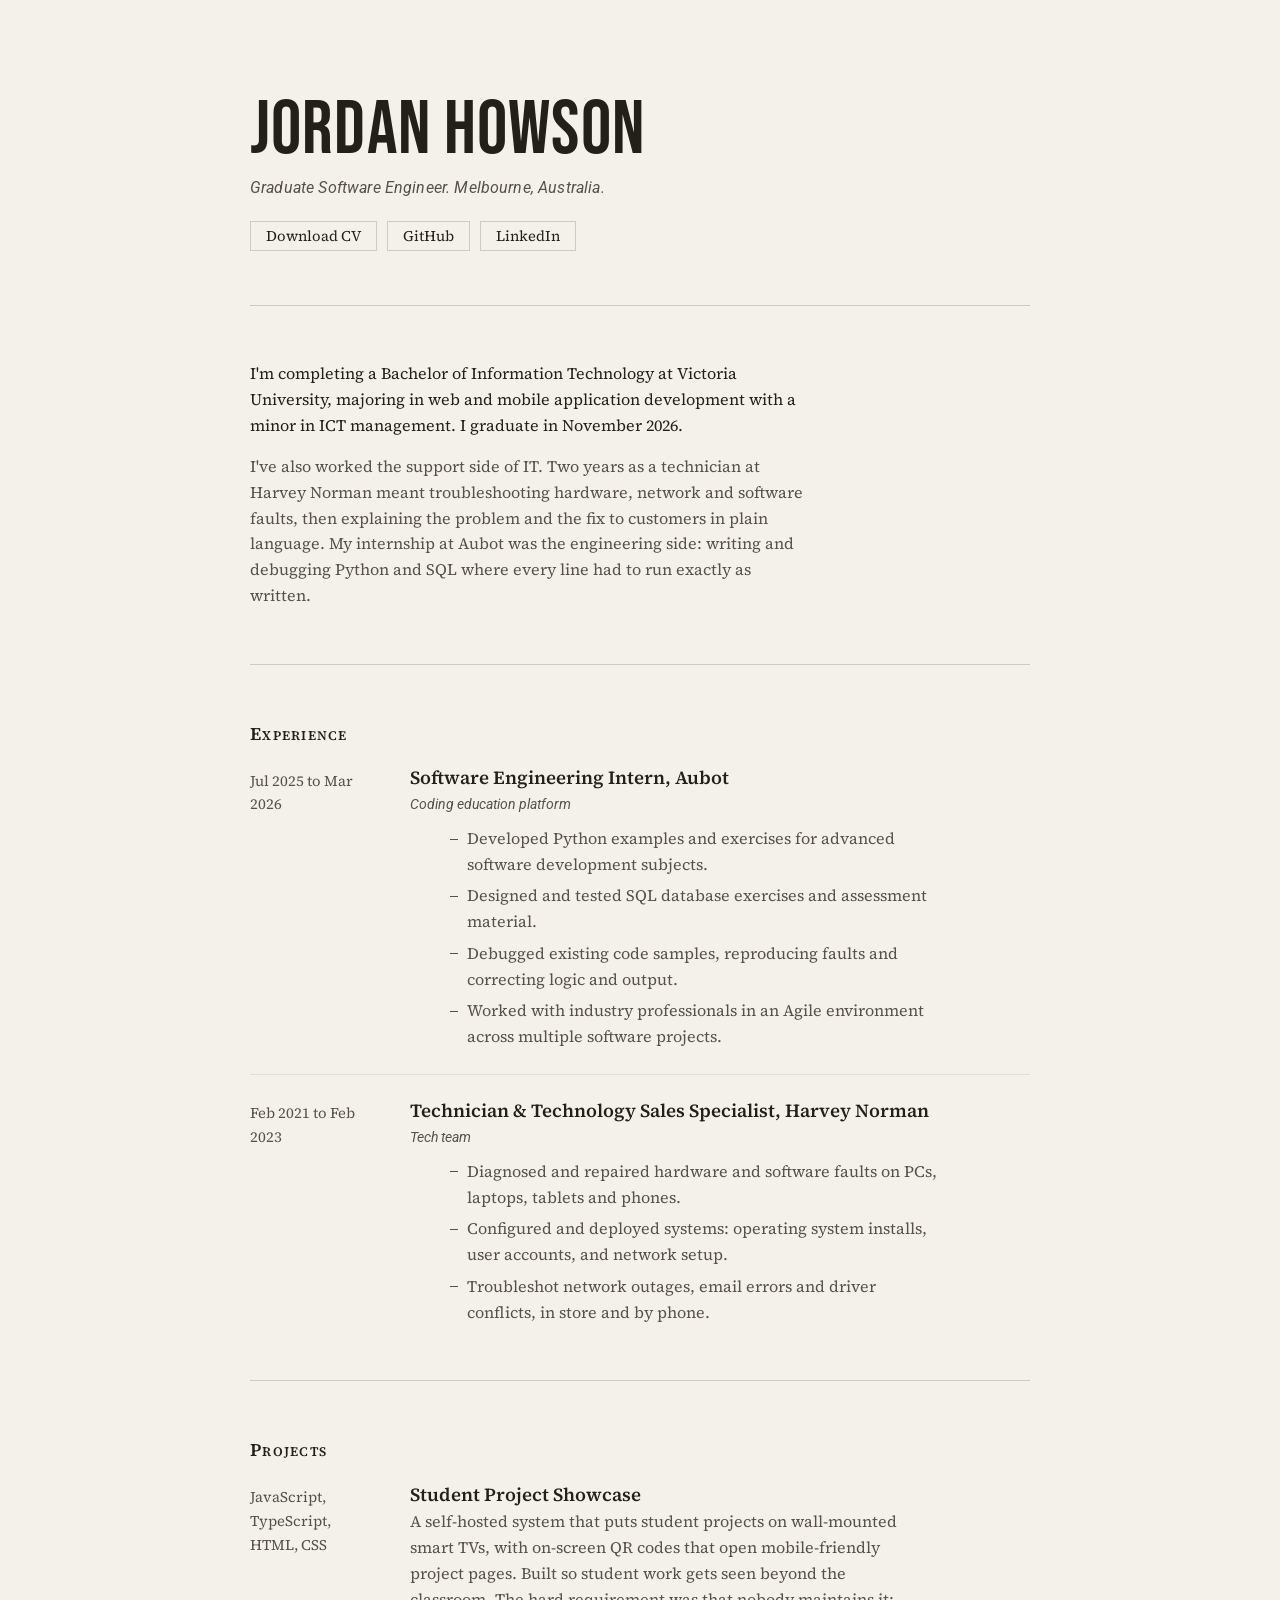
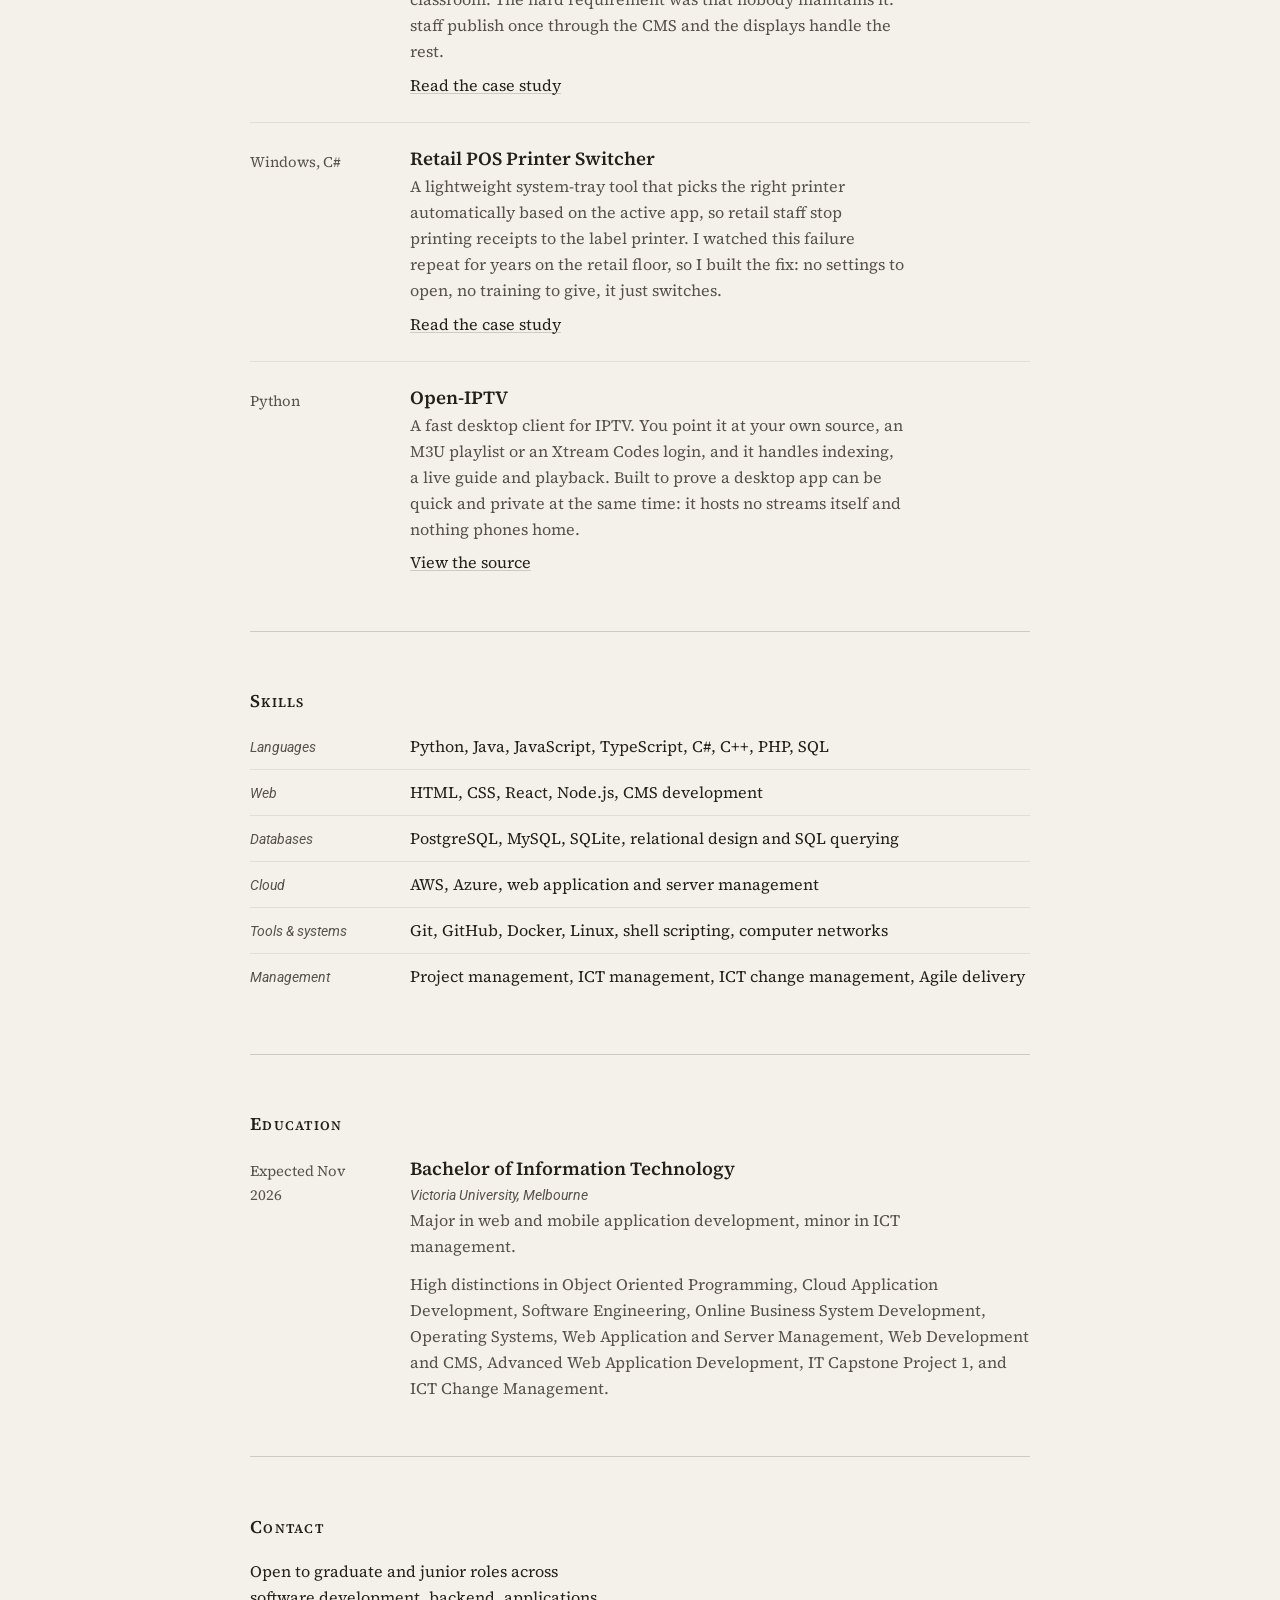
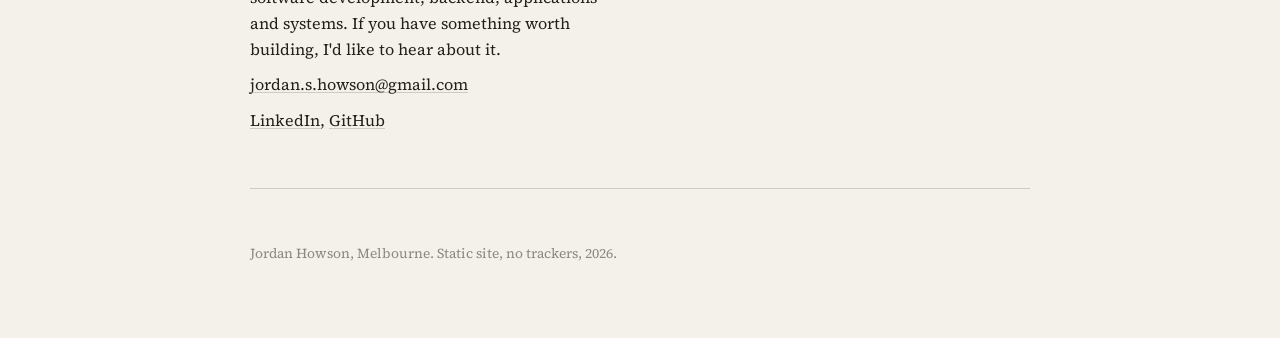
==== commit ca51d3ed: "Portfolio site" ====
--- a/index.html
+++ b/index.html
@@ -3,24 +3,24 @@
 <head>
   <meta charset="UTF-8">
   <meta name="viewport" content="width=device-width, initial-scale=1">
-  <title>Jordan Howson · Graduate Information Technology Student</title>
-  <meta name="description" content="Jordan Howson, graduate information technology student in Melbourne, graduating November 2026.">
+  <title>Jordan Howson · Graduate Software Engineer</title>
+  <meta name="description" content="Jordan Howson, graduate software engineer in Melbourne, graduating November 2026.">
   <meta name="author" content="Jordan Howson">
   <meta name="color-scheme" content="light">
   <meta name="theme-color" content="#f4f1ea">
 
   <link rel="canonical" href="https://jordanhowson.com/">
   <meta property="og:type" content="website">
-  <meta property="og:title" content="Jordan Howson · Graduate Information Technology Student">
-  <meta property="og:description" content="Graduate information technology student in Melbourne, graduating November 2026.">
+  <meta property="og:title" content="Jordan Howson · Graduate Software Engineer">
+  <meta property="og:description" content="Graduate software engineer in Melbourne, graduating November 2026.">
   <meta property="og:locale" content="en_AU">
   <meta property="og:url" content="https://jordanhowson.com/">
-  <meta property="og:image" content="https://jordanhowson.com/assets/og.png?v=3">
+  <meta property="og:image" content="https://jordanhowson.com/assets/og.png?v=2">
   <meta property="og:image:width" content="1200">
   <meta property="og:image:height" content="630">
-  <meta property="og:image:alt" content="Jordan Howson, Graduate Information Technology Student">
+  <meta property="og:image:alt" content="Jordan Howson, Graduate Software Engineer">
   <meta name="twitter:card" content="summary_large_image">
-  <meta name="twitter:image" content="https://jordanhowson.com/assets/og.png?v=3">
+  <meta name="twitter:image" content="https://jordanhowson.com/assets/og.png?v=2">
 
   <link rel="icon" href="assets/favicon-32.png" sizes="32x32" type="image/png">
   <link rel="icon" href="assets/favicon-180.png" sizes="180x180" type="image/png">
@@ -51,7 +51,7 @@
 
     <header>
       <h1 class="name">Jordan Howson</h1>
-      <p class="role">Graduate Information Technology Student. Melbourne, Australia.</p>
+      <p class="role">Graduate Software Engineer. Melbourne, Australia.</p>
       <p class="head-links">
         <a href="assets/jordan-howson-cv.pdf" download>Download CV</a>
         <a href="https://github.com/Jordan-Hn" target="_blank" rel="me noopener noreferrer">GitHub</a>
@@ -61,7 +61,7 @@
 
     <section class="prose" id="about" aria-label="About">
       <p>I'm completing a Bachelor of Information Technology at Victoria University, majoring in web and mobile application development with a minor in ICT management. I graduate in November 2026.</p>
-      <p class="web-only">At Harvey Norman I did two separate jobs. On the sales floor I helped customers pick hardware, which usually started with working out what they actually needed it for. On the tech side I diagnosed and repaired machines that came in for service. At Aubot I worked in an Agile team with industry professionals, helping sort requirements and priorities, and writing exercises that had to make sense to someone new to code.</p>
+      <p class="web-only">I've also worked the support side of IT. Two years as a technician at Harvey Norman meant troubleshooting hardware, network and software faults, then explaining the problem and the fix to customers in plain language. My internship at Aubot was the engineering side: writing and debugging Python and SQL where every line had to run exactly as written.</p>
     </section>
 
     <section id="experience">
@@ -73,10 +73,10 @@
           <h3>Software Engineering Intern, Aubot</h3>
           <p class="entry-sub">Coding education platform</p>
           <ul>
-            <li>Developed Python examples and exercises for advanced software development subjects, translating technical concepts into clear learning materials.</li>
+            <li>Developed Python examples and exercises for advanced software development subjects.</li>
             <li>Designed and tested SQL database exercises and assessment material.</li>
             <li>Debugged existing code samples, reproducing faults and correcting logic and output.</li>
-            <li>Worked with industry professionals in an Agile environment across multiple software projects, coordinating requirements and priorities with stakeholders.</li>
+            <li>Worked with industry professionals in an Agile environment across multiple software projects.</li>
           </ul>
         </div>
       </div>
@@ -85,12 +85,11 @@
         <div class="entry-meta">Feb 2021 to Feb 2023</div>
         <div class="entry-body">
           <h3>Technician &amp; Technology Sales Specialist, Harvey Norman</h3>
-          <p class="entry-sub">Sales and technical support</p>
+          <p class="entry-sub">Tech team</p>
           <ul>
-            <li>Advised customers on technology purchases, translating technical specifications into clear, practical recommendations to support sales targets.</li>
-            <li>Diagnosed customer needs and explained technical issues in plain language before recommending solutions.</li>
             <li>Diagnosed and repaired hardware and software faults on PCs, laptops, tablets and phones.</li>
             <li>Configured and deployed systems: operating system installs, user accounts, and network setup.</li>
+            <li>Troubleshot network outages, email errors and driver conflicts, in store and by phone.</li>
           </ul>
         </div>
       </div>
@@ -103,7 +102,7 @@
         <div class="entry-meta">JavaScript, TypeScript, HTML, CSS</div>
         <div class="entry-body">
           <h3>Student Project Showcase</h3>
-          <p class="entry-desc">Designed a self-hosted system that shows student projects on wall-mounted smart TVs, with QR codes on screen that open a mobile-friendly page for each project. Staff publish through the CMS and the TVs update themselves, so nobody has to maintain it.</p>
+          <p class="entry-desc">A self-hosted system that puts student projects on wall-mounted smart TVs, with on-screen QR codes that open mobile-friendly project pages. Built so student work gets seen beyond the classroom. The hard requirement was that nobody maintains it: staff publish once through the CMS and the displays handle the rest.</p>
           <p class="entry-more"><a href="https://github.com/Jordan-Hn/project-showcase-system-case-study" target="_blank" rel="noopener noreferrer">Read the case study</a></p>
         </div>
       </div>
@@ -112,8 +111,17 @@
         <div class="entry-meta">Windows, C#</div>
         <div class="entry-body">
           <h3>Retail POS Printer Switcher</h3>
-          <p class="entry-desc">Retail staff kept sending receipts to the label printer by mistake. I wrote a small system-tray tool that picks the printer based on whichever app is in front, so nobody has to open printer settings. It gets configured once and then left alone.</p>
+          <p class="entry-desc">A lightweight system-tray tool that picks the right printer automatically based on the active app, so retail staff stop printing receipts to the label printer. I watched this failure repeat for years on the retail floor, so I built the fix: no settings to open, no training to give, it just switches.</p>
           <p class="entry-more"><a href="https://github.com/Jordan-Hn/printer-system-showcase" target="_blank" rel="noopener noreferrer">Read the case study</a></p>
+        </div>
+      </div>
+
+      <div class="entry">
+        <div class="entry-meta">Python</div>
+        <div class="entry-body">
+          <h3>Open-IPTV</h3>
+          <p class="entry-desc">A fast desktop client for IPTV. You point it at your own source, an M3U playlist or an Xtream Codes login, and it handles indexing, a live guide and playback. Built to prove a desktop app can be quick and private at the same time: it hosts no streams itself and nothing phones home.</p>
+          <p class="entry-more"><a href="https://github.com/Jordan-Hn/OPEN-IPTV" target="_blank" rel="noopener noreferrer">View the source</a></p>
         </div>
       </div>
     </section>
@@ -121,11 +129,12 @@
     <section id="skills">
       <h2>Skills</h2>
       <dl class="skills">
-        <div><dt>Business &amp; management</dt><dd>Project management, ICT change management, requirements gathering, stakeholder management, Agile delivery</dd></div>
-        <div><dt>BA tools</dt><dd>Excel, Power BI, Visio, Draw.io</dd></div>
-        <div><dt>Languages &amp; web</dt><dd>Python, Java, JavaScript, C#, SQL, HTML, CSS, React</dd></div>
-        <div><dt>Databases &amp; cloud</dt><dd>PostgreSQL, MySQL, SQLite, AWS, Azure</dd></div>
-        <div><dt>Tools &amp; systems</dt><dd>Git, GitHub, Docker, Linux, computer networks</dd></div>
+        <div><dt>Languages</dt><dd>Python, Java, JavaScript, TypeScript, C#, C++, PHP, SQL</dd></div>
+        <div><dt>Web</dt><dd>HTML, CSS, React, Node.js, CMS development</dd></div>
+        <div><dt>Databases</dt><dd>PostgreSQL, MySQL, SQLite, relational design and SQL querying</dd></div>
+        <div><dt>Cloud</dt><dd>AWS, Azure, web application and server management</dd></div>
+        <div><dt>Tools &amp; systems</dt><dd>Git, GitHub, Docker, Linux, shell scripting, computer networks</dd></div>
+        <div><dt>Management</dt><dd>Project management, ICT management, ICT change management, Agile delivery</dd></div>
       </dl>
     </section>
 
@@ -137,14 +146,14 @@
           <h3>Bachelor of Information Technology</h3>
           <p class="entry-sub">Victoria University, Melbourne</p>
           <p class="entry-desc">Major in web and mobile application development, minor in ICT management.</p>
-          <p class="hd">High distinctions in ICT Change Management, Object Oriented Programming, Cloud Application Development, Software Engineering, Online Business System Development, Operating Systems, Web Application and Server Management, Web Development and CMS, Advanced Web Application Development, and IT Capstone Project 1.</p>
+          <p class="hd">High distinctions in Object Oriented Programming, Cloud Application Development, Software Engineering, Online Business System Development, Operating Systems, Web Application and Server Management, Web Development and CMS, Advanced Web Application Development, IT Capstone Project 1, and ICT Change Management.</p>
         </div>
       </div>
     </section>
 
     <section id="contact">
       <h2>Contact</h2>
-      <p class="contact-pitch">Open to graduate roles. If you're hiring, I'd like to hear about it.</p>
+      <p class="contact-pitch">Open to graduate and junior roles across software development, backend, applications and systems. If you have something worth building, I'd like to hear about it.</p>
       <p class="contact-line"><a class="email" data-user="jordan.s.howson" data-domain="gmail.com">jordan.s.howson [at] gmail.com</a></p>
       <p class="contact-line"><a href="https://www.linkedin.com/in/jordan-howson/" target="_blank" rel="me noopener noreferrer">LinkedIn</a>, <a href="https://github.com/Jordan-Hn" target="_blank" rel="me noopener noreferrer">GitHub</a></p>
     </section>
--- a/assets/css/styles.css
+++ b/assets/css/styles.css
@@ -159,7 +159,7 @@
 /* entries (experience, work) */
 .entry{display:grid;grid-template-columns:1fr;gap:0.3rem;}
 .entry+.entry{margin-top:1.5rem;padding-top:1.5rem;border-top:1px solid var(--rule-soft);}
-.entry-meta{font-family:var(--sans);font-style:italic;color:var(--ink-2);font-size:0.86rem;padding-top:0.3rem;}
+.entry-meta{color:var(--ink-2);font-size:0.92rem;padding-top:0.2rem;}
 .entry-body h3{font-size:1.16rem;font-weight:600;line-height:1.3;}
 .entry-sub{font-family:var(--sans);font-style:italic;color:var(--ink-2);font-size:0.86rem;margin-top:0.18rem;}
 .entry ul{list-style:none;margin-top:0.65rem;}
@@ -209,13 +209,12 @@
 /* print / source for assets/jordan-howson-cv.pdf (keeps the design) */
 @page{margin:0;}
 @media print{
-  body{-webkit-print-color-adjust:exact;print-color-adjust:exact;font-size:10pt;line-height:1.4;}
+  body{-webkit-print-color-adjust:exact;print-color-adjust:exact;font-size:9.5pt;line-height:1.34;}
   .doc{max-width:none;padding:11mm 14mm;}
   .nav,.foot,.contact-pitch,.head-links,.web-only{display:none;}
   .name{font-size:25pt;}
   .role{font-size:9.5pt;margin-top:5pt;}
   .entry-sub,.skills dt{font-size:8.5pt;}
-  .entry-meta{font-size:9pt;}
 
   /* one consistent scale: section > entry > heading > paragraph */
   section{margin-top:17pt;padding-top:17pt;}
@@ -229,11 +228,11 @@
   .entry li+li{margin-top:6pt;}
   .entry-desc{margin-top:2pt;}
   .entry-more{margin-top:6pt;}
-  .skills div{padding-block:7.5pt;}
-  .hd{margin-top:9pt;}
-  .contact-line{margin-top:9pt;}
+  .skills div{padding-block:5pt;}
+  .hd{margin-top:7pt;}
+  .contact-line{margin-top:6pt;}
   .print-url{
-    display:block;margin-top:20pt;padding-top:16pt;break-before:avoid;
+    display:block;margin-top:12pt;padding-top:12pt;break-before:avoid;
     border-top:1px solid var(--rule);font-size:9pt;
   }
 }
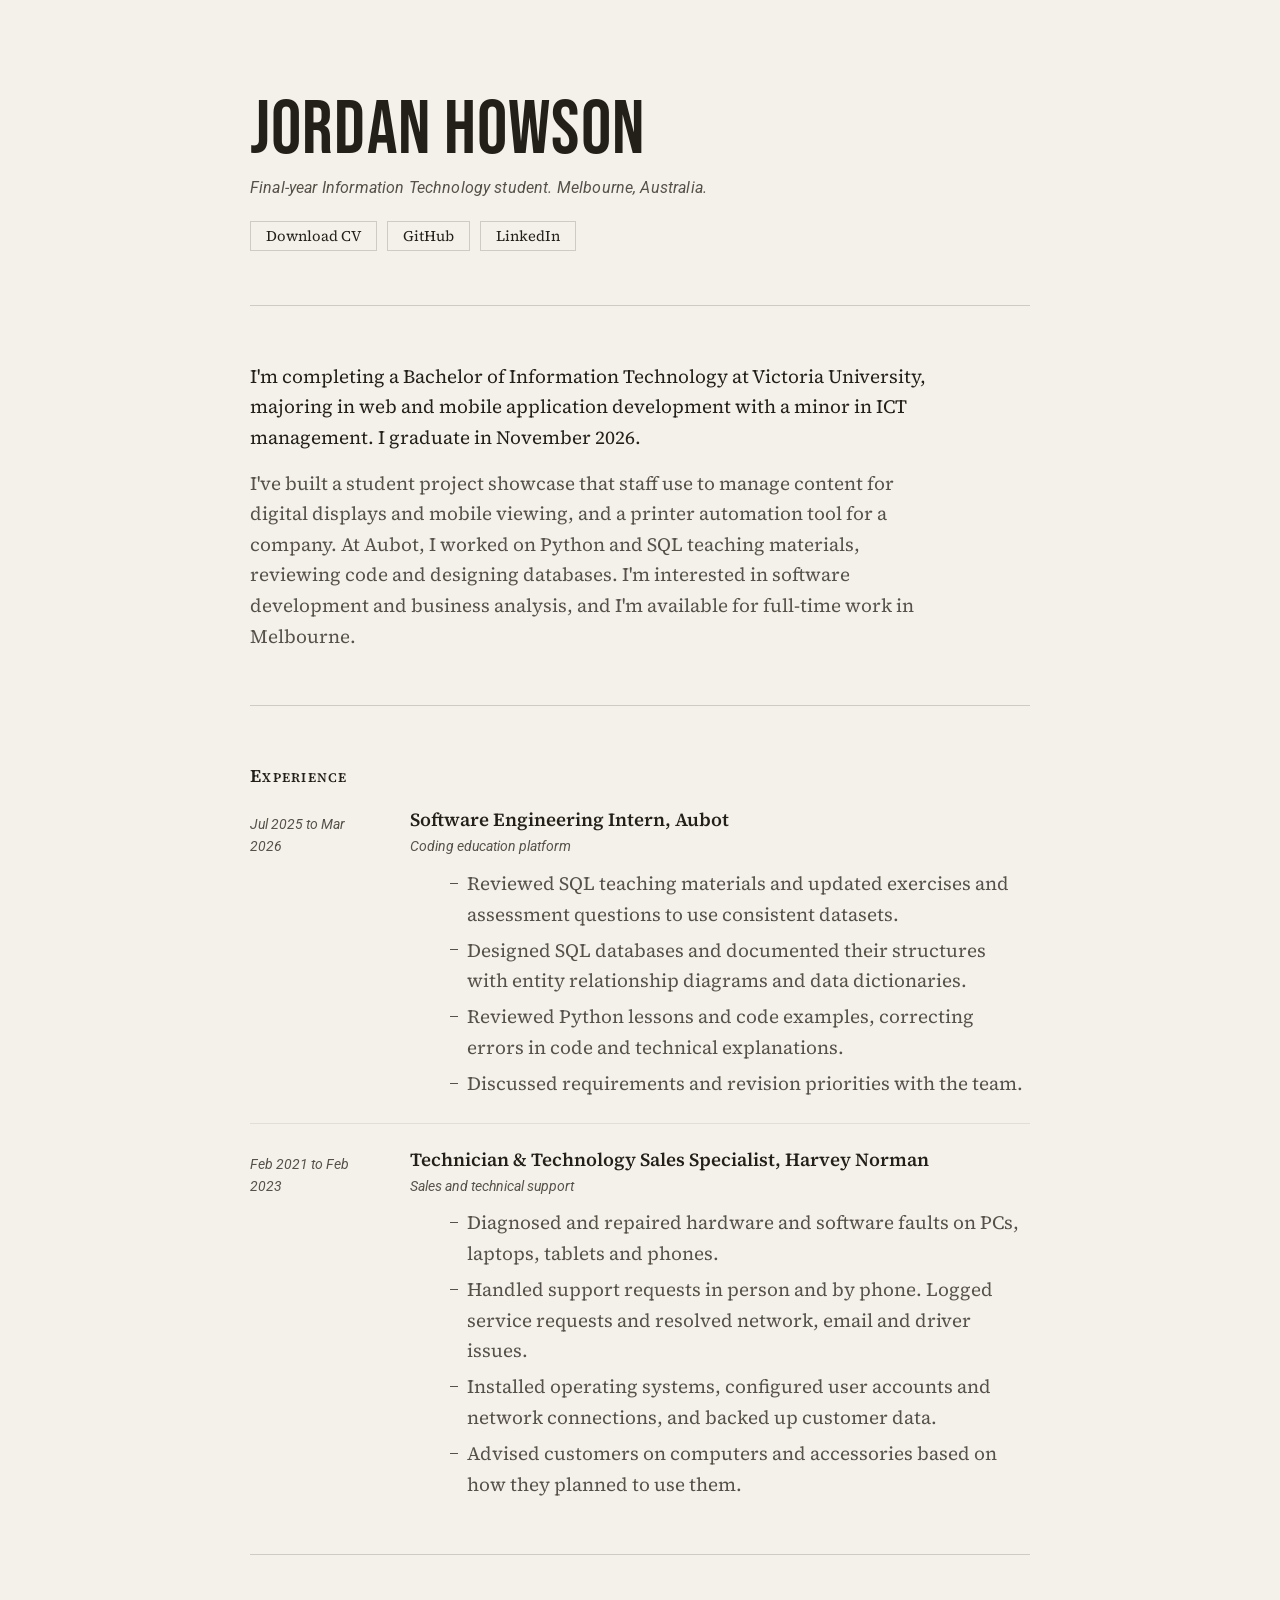
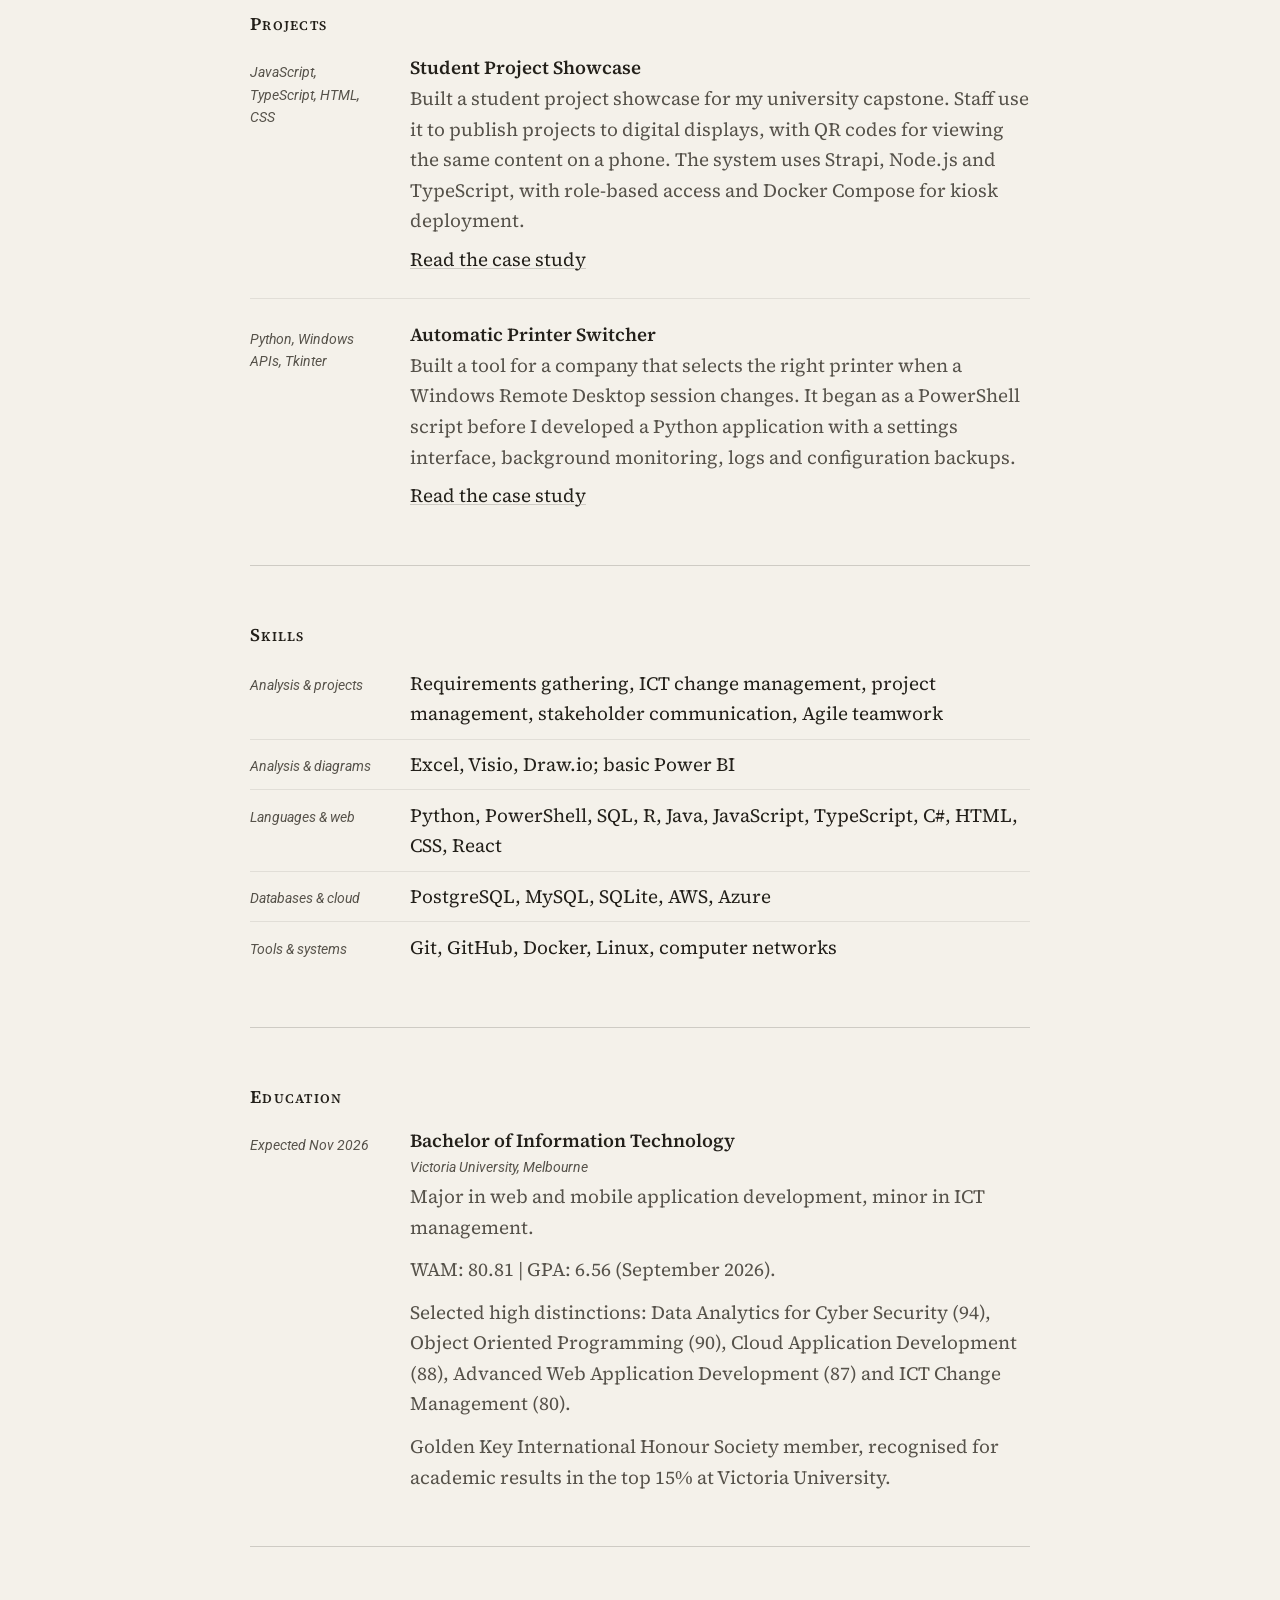
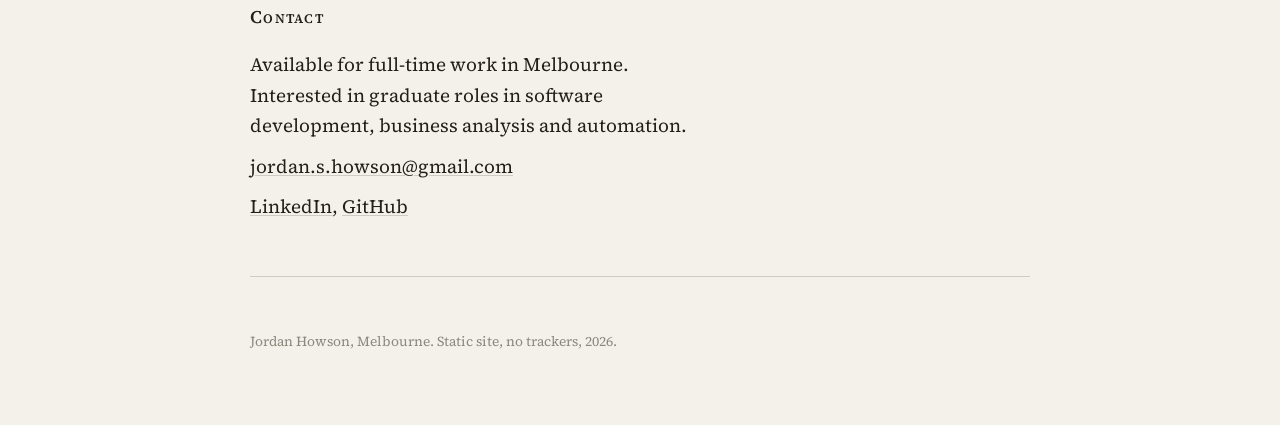
==== commit 47efe99a: "Initial commit" ====
--- a/index.html
+++ b/index.html
@@ -3,24 +3,24 @@
 <head>
   <meta charset="UTF-8">
   <meta name="viewport" content="width=device-width, initial-scale=1">
-  <title>Jordan Howson · Graduate Software Engineer</title>
-  <meta name="description" content="Jordan Howson, graduate software engineer in Melbourne, graduating November 2026.">
+  <title>Jordan Howson · Final-year Information Technology Student</title>
+  <meta name="description" content="Jordan Howson, final-year information technology student in Melbourne, graduating November 2026.">
   <meta name="author" content="Jordan Howson">
   <meta name="color-scheme" content="light">
   <meta name="theme-color" content="#f4f1ea">
 
   <link rel="canonical" href="https://jordanhowson.com/">
   <meta property="og:type" content="website">
-  <meta property="og:title" content="Jordan Howson · Graduate Software Engineer">
-  <meta property="og:description" content="Graduate software engineer in Melbourne, graduating November 2026.">
+  <meta property="og:title" content="Jordan Howson · Final-year Information Technology Student">
+  <meta property="og:description" content="Final-year information technology student in Melbourne, graduating November 2026.">
   <meta property="og:locale" content="en_AU">
   <meta property="og:url" content="https://jordanhowson.com/">
-  <meta property="og:image" content="https://jordanhowson.com/assets/og.png?v=2">
+  <meta property="og:image" content="https://jordanhowson.com/assets/og.png?v=4">
   <meta property="og:image:width" content="1200">
   <meta property="og:image:height" content="630">
-  <meta property="og:image:alt" content="Jordan Howson, Graduate Software Engineer">
+  <meta property="og:image:alt" content="Jordan Howson, Information Technology portfolio">
   <meta name="twitter:card" content="summary_large_image">
-  <meta name="twitter:image" content="https://jordanhowson.com/assets/og.png?v=2">
+  <meta name="twitter:image" content="https://jordanhowson.com/assets/og.png?v=4">
 
   <link rel="icon" href="assets/favicon-32.png" sizes="32x32" type="image/png">
   <link rel="icon" href="assets/favicon-180.png" sizes="180x180" type="image/png">
@@ -32,6 +32,7 @@
   <link rel="stylesheet" href="assets/css/styles.css">
 </head>
 <body>
+  <a class="skip-link" href="#top">Skip to content</a>
 
   <nav class="nav" aria-label="Primary">
     <div class="nav-inner">
@@ -47,11 +48,12 @@
     </div>
   </nav>
 
-  <article class="doc" id="top">
+  <main class="doc" id="top" tabindex="-1">
 
     <header>
       <h1 class="name">Jordan Howson</h1>
-      <p class="role">Graduate Software Engineer. Melbourne, Australia.</p>
+      <p class="role">Final-year Information Technology student. Melbourne, Australia.</p>
+      <p class="print-contact"><a class="email" data-user="jordan.s.howson" data-domain="gmail.com">jordan.s.howson [at] gmail.com</a> <span aria-hidden="true">|</span> <a href="https://jordanhowson.com">jordanhowson.com</a> <span aria-hidden="true">|</span> <a href="https://www.linkedin.com/in/jordan-howson/">LinkedIn</a> <span aria-hidden="true">|</span> <a href="https://github.com/Jordan-Hn">GitHub</a></p>
       <p class="head-links">
         <a href="assets/jordan-howson-cv.pdf" download>Download CV</a>
         <a href="https://github.com/Jordan-Hn" target="_blank" rel="me noopener noreferrer">GitHub</a>
@@ -61,7 +63,7 @@
 
     <section class="prose" id="about" aria-label="About">
       <p>I'm completing a Bachelor of Information Technology at Victoria University, majoring in web and mobile application development with a minor in ICT management. I graduate in November 2026.</p>
-      <p class="web-only">I've also worked the support side of IT. Two years as a technician at Harvey Norman meant troubleshooting hardware, network and software faults, then explaining the problem and the fix to customers in plain language. My internship at Aubot was the engineering side: writing and debugging Python and SQL where every line had to run exactly as written.</p>
+      <p class="web-only">I've built a student project showcase that staff use to manage content for digital displays and mobile viewing, and a printer automation tool for a company. At Aubot, I worked on Python and SQL teaching materials, reviewing code and designing databases. I'm interested in software development and business analysis, and I'm available for full-time work in Melbourne.</p>
     </section>
 
     <section id="experience">
@@ -73,10 +75,10 @@
           <h3>Software Engineering Intern, Aubot</h3>
           <p class="entry-sub">Coding education platform</p>
           <ul>
-            <li>Developed Python examples and exercises for advanced software development subjects.</li>
-            <li>Designed and tested SQL database exercises and assessment material.</li>
-            <li>Debugged existing code samples, reproducing faults and correcting logic and output.</li>
-            <li>Worked with industry professionals in an Agile environment across multiple software projects.</li>
+            <li>Reviewed SQL teaching materials and updated exercises and assessment questions to use consistent datasets.</li>
+            <li>Designed SQL databases and documented their structures with entity relationship diagrams and data dictionaries.</li>
+            <li>Reviewed Python lessons and code examples, correcting errors in code and technical explanations.</li>
+            <li>Discussed requirements and revision priorities with the team.</li>
           </ul>
         </div>
       </div>
@@ -85,11 +87,12 @@
         <div class="entry-meta">Feb 2021 to Feb 2023</div>
         <div class="entry-body">
           <h3>Technician &amp; Technology Sales Specialist, Harvey Norman</h3>
-          <p class="entry-sub">Tech team</p>
+          <p class="entry-sub">Sales and technical support</p>
           <ul>
             <li>Diagnosed and repaired hardware and software faults on PCs, laptops, tablets and phones.</li>
-            <li>Configured and deployed systems: operating system installs, user accounts, and network setup.</li>
-            <li>Troubleshot network outages, email errors and driver conflicts, in store and by phone.</li>
+            <li>Handled support requests in person and by phone. Logged service requests and resolved network, email and driver issues.</li>
+            <li>Installed operating systems, configured user accounts and network connections, and backed up customer data.</li>
+            <li>Advised customers on computers and accessories based on how they planned to use them.</li>
           </ul>
         </div>
       </div>
@@ -102,26 +105,17 @@
         <div class="entry-meta">JavaScript, TypeScript, HTML, CSS</div>
         <div class="entry-body">
           <h3>Student Project Showcase</h3>
-          <p class="entry-desc">A self-hosted system that puts student projects on wall-mounted smart TVs, with on-screen QR codes that open mobile-friendly project pages. Built so student work gets seen beyond the classroom. The hard requirement was that nobody maintains it: staff publish once through the CMS and the displays handle the rest.</p>
+          <p class="entry-desc">Built a student project showcase for my university capstone. Staff use it to publish projects to digital displays, with QR codes for viewing the same content on a phone. The system uses Strapi, Node.js and TypeScript, with role-based access and Docker Compose for kiosk deployment.</p>
           <p class="entry-more"><a href="https://github.com/Jordan-Hn/project-showcase-system-case-study" target="_blank" rel="noopener noreferrer">Read the case study</a></p>
         </div>
       </div>
 
       <div class="entry">
-        <div class="entry-meta">Windows, C#</div>
+        <div class="entry-meta">Python, Windows APIs, Tkinter</div>
         <div class="entry-body">
-          <h3>Retail POS Printer Switcher</h3>
-          <p class="entry-desc">A lightweight system-tray tool that picks the right printer automatically based on the active app, so retail staff stop printing receipts to the label printer. I watched this failure repeat for years on the retail floor, so I built the fix: no settings to open, no training to give, it just switches.</p>
+          <h3>Automatic Printer Switcher</h3>
+          <p class="entry-desc">Built a tool for a company that selects the right printer when a Windows Remote Desktop session changes. It began as a PowerShell script before I developed a Python application with a settings interface, background monitoring, logs and configuration backups.</p>
           <p class="entry-more"><a href="https://github.com/Jordan-Hn/printer-system-showcase" target="_blank" rel="noopener noreferrer">Read the case study</a></p>
-        </div>
-      </div>
-
-      <div class="entry">
-        <div class="entry-meta">Python</div>
-        <div class="entry-body">
-          <h3>Open-IPTV</h3>
-          <p class="entry-desc">A fast desktop client for IPTV. You point it at your own source, an M3U playlist or an Xtream Codes login, and it handles indexing, a live guide and playback. Built to prove a desktop app can be quick and private at the same time: it hosts no streams itself and nothing phones home.</p>
-          <p class="entry-more"><a href="https://github.com/Jordan-Hn/OPEN-IPTV" target="_blank" rel="noopener noreferrer">View the source</a></p>
         </div>
       </div>
     </section>
@@ -129,12 +123,11 @@
     <section id="skills">
       <h2>Skills</h2>
       <dl class="skills">
-        <div><dt>Languages</dt><dd>Python, Java, JavaScript, TypeScript, C#, C++, PHP, SQL</dd></div>
-        <div><dt>Web</dt><dd>HTML, CSS, React, Node.js, CMS development</dd></div>
-        <div><dt>Databases</dt><dd>PostgreSQL, MySQL, SQLite, relational design and SQL querying</dd></div>
-        <div><dt>Cloud</dt><dd>AWS, Azure, web application and server management</dd></div>
-        <div><dt>Tools &amp; systems</dt><dd>Git, GitHub, Docker, Linux, shell scripting, computer networks</dd></div>
-        <div><dt>Management</dt><dd>Project management, ICT management, ICT change management, Agile delivery</dd></div>
+        <div><dt>Analysis &amp; projects</dt><dd>Requirements gathering, ICT change management, project management, stakeholder communication, Agile teamwork</dd></div>
+        <div><dt>Analysis &amp; diagrams</dt><dd>Excel, Visio, Draw.io; basic Power BI</dd></div>
+        <div><dt>Languages &amp; web</dt><dd>Python, PowerShell, SQL, R, Java, JavaScript, TypeScript, C#, HTML, CSS, React</dd></div>
+        <div><dt>Databases &amp; cloud</dt><dd>PostgreSQL, MySQL, SQLite, AWS, Azure</dd></div>
+        <div><dt>Tools &amp; systems</dt><dd>Git, GitHub, Docker, Linux, computer networks</dd></div>
       </dl>
     </section>
 
@@ -146,23 +139,23 @@
           <h3>Bachelor of Information Technology</h3>
           <p class="entry-sub">Victoria University, Melbourne</p>
           <p class="entry-desc">Major in web and mobile application development, minor in ICT management.</p>
-          <p class="hd">High distinctions in Object Oriented Programming, Cloud Application Development, Software Engineering, Online Business System Development, Operating Systems, Web Application and Server Management, Web Development and CMS, Advanced Web Application Development, IT Capstone Project 1, and ICT Change Management.</p>
+          <p class="hd">WAM: 80.81 | GPA: 6.56 (September 2026).</p>
+          <p class="hd">Selected high distinctions: Data Analytics for Cyber Security (94), Object Oriented Programming (90), Cloud Application Development (88), Advanced Web Application Development (87) and ICT Change Management (80).</p>
+          <p class="hd">Golden Key International Honour Society member, recognised for academic results in the top 15% at Victoria University.</p>
         </div>
       </div>
     </section>
 
     <section id="contact">
       <h2>Contact</h2>
-      <p class="contact-pitch">Open to graduate and junior roles across software development, backend, applications and systems. If you have something worth building, I'd like to hear about it.</p>
+      <p class="contact-pitch">Available for full-time work in Melbourne. Interested in graduate roles in software development, business analysis and automation.</p>
       <p class="contact-line"><a class="email" data-user="jordan.s.howson" data-domain="gmail.com">jordan.s.howson [at] gmail.com</a></p>
       <p class="contact-line"><a href="https://www.linkedin.com/in/jordan-howson/" target="_blank" rel="me noopener noreferrer">LinkedIn</a>, <a href="https://github.com/Jordan-Hn" target="_blank" rel="me noopener noreferrer">GitHub</a></p>
     </section>
 
-    <p class="print-url">My Website: <a href="https://jordanhowson.com">jordanhowson.com</a></p>
-
     <p class="foot">Jordan Howson, Melbourne. Static site, no trackers, 2026.</p>
 
-  </article>
+  </main>
 
   <script src="assets/js/main.js" defer></script>
 </body>
--- a/assets/css/styles.css
+++ b/assets/css/styles.css
@@ -43,7 +43,7 @@
   background:var(--paper);
   color:var(--ink);
   font-family:var(--serif);
-  font-size:clamp(1.05rem,1rem+0.3vw,1.18rem);
+  font-size:clamp(1.05rem,calc(1rem + 0.3vw),1.18rem);
   line-height:1.62;
   font-feature-settings:"onum" 1,"kern" 1;
   -webkit-font-smoothing:antialiased;
@@ -55,6 +55,9 @@
   text-decoration-color:var(--rule);
 }
 a:hover{text-decoration-color:var(--ink);}
+a:focus-visible,button:focus-visible{outline:2px solid var(--ink);outline-offset:4px;}
+.skip-link{position:fixed;top:0.75rem;left:0.75rem;z-index:20;padding:0.5rem 0.8rem;background:var(--paper);border:1px solid var(--ink);transform:translateY(-200%);}
+.skip-link:focus{transform:none;}
 ::selection{background:var(--ink);color:var(--paper);}
 
 /* nav */
@@ -66,7 +69,7 @@
 }
 .nav.is-shown,.nav:focus-within{opacity:1;transform:translateY(0);pointer-events:auto;}
 @media(prefers-reduced-motion:reduce){
-  .nav{transform:none;transition:opacity 0.45s ease;}
+  .nav{transform:none;transition:none;}
 }
 .nav-inner{
   position:relative;
@@ -159,7 +162,7 @@
 /* entries (experience, work) */
 .entry{display:grid;grid-template-columns:1fr;gap:0.3rem;}
 .entry+.entry{margin-top:1.5rem;padding-top:1.5rem;border-top:1px solid var(--rule-soft);}
-.entry-meta{color:var(--ink-2);font-size:0.92rem;padding-top:0.2rem;}
+.entry-meta{font-family:var(--sans);font-style:italic;color:var(--ink-2);font-size:0.86rem;padding-top:0.3rem;}
 .entry-body h3{font-size:1.16rem;font-weight:600;line-height:1.3;}
 .entry-sub{font-family:var(--sans);font-style:italic;color:var(--ink-2);font-size:0.86rem;margin-top:0.18rem;}
 .entry ul{list-style:none;margin-top:0.65rem;}
@@ -191,7 +194,7 @@
   border-top:1px solid var(--rule);
   font-size:0.86rem;color:var(--faint);
 }
-.print-url{display:none;}
+.print-contact{display:none;}
 
 /* ---- 404 ---- */
 .notfound{
@@ -207,32 +210,34 @@
 .notfound-back{margin-top:0.4rem;}
 
 /* print / source for assets/jordan-howson-cv.pdf (keeps the design) */
-@page{margin:0;}
+@page{size:A4;margin:0;}
 @media print{
-  body{-webkit-print-color-adjust:exact;print-color-adjust:exact;font-size:9.5pt;line-height:1.34;}
-  .doc{max-width:none;padding:11mm 14mm;}
-  .nav,.foot,.contact-pitch,.head-links,.web-only{display:none;}
+  body{-webkit-print-color-adjust:exact;print-color-adjust:exact;font-size:10.5pt;line-height:1.45;}
+  .doc{max-width:none;padding:12mm 14mm;}
+  .nav,.skip-link,.foot,#contact,.head-links,.web-only{display:none;}
   .name{font-size:25pt;}
   .role{font-size:9.5pt;margin-top:5pt;}
+  .print-contact{display:block;font-size:9pt;margin-top:7pt;}
+  .print-contact a{text-decoration:none;}
+  .print-contact span{padding-inline:5pt;color:var(--ink-2);}
   .entry-sub,.skills dt{font-size:8.5pt;}
+  .entry-meta{font-size:9pt;}
 
   /* one consistent scale: section > entry > heading > paragraph */
   section{margin-top:17pt;padding-top:17pt;}
+  /* The second page starts with projects and repeats the top inset. */
+  #work{break-before:page;margin-top:0;padding-top:12mm;border-top:0;}
   h2{margin-bottom:9pt;break-after:avoid;}
   p+p{margin-top:8pt;}
   .entry+.entry{margin-top:15pt;padding-top:15pt;}
   .entry,.skills div{break-inside:avoid;}
-  .entry-body h3{font-size:10.5pt;}
+  .entry-body h3{font-size:11pt;}
   .entry-sub{margin-top:2pt;}
-  .entry ul{margin-top:8pt;}
+  .entry ul{margin-top:8pt;padding-left:0;}
   .entry li+li{margin-top:6pt;}
   .entry-desc{margin-top:2pt;}
   .entry-more{margin-top:6pt;}
-  .skills div{padding-block:5pt;}
-  .hd{margin-top:7pt;}
-  .contact-line{margin-top:6pt;}
-  .print-url{
-    display:block;margin-top:12pt;padding-top:12pt;break-before:avoid;
-    border-top:1px solid var(--rule);font-size:9pt;
-  }
-}
+  .skills div{padding-block:7.5pt;}
+  .hd{margin-top:9pt;}
+  .contact-line{margin-top:9pt;}
+}
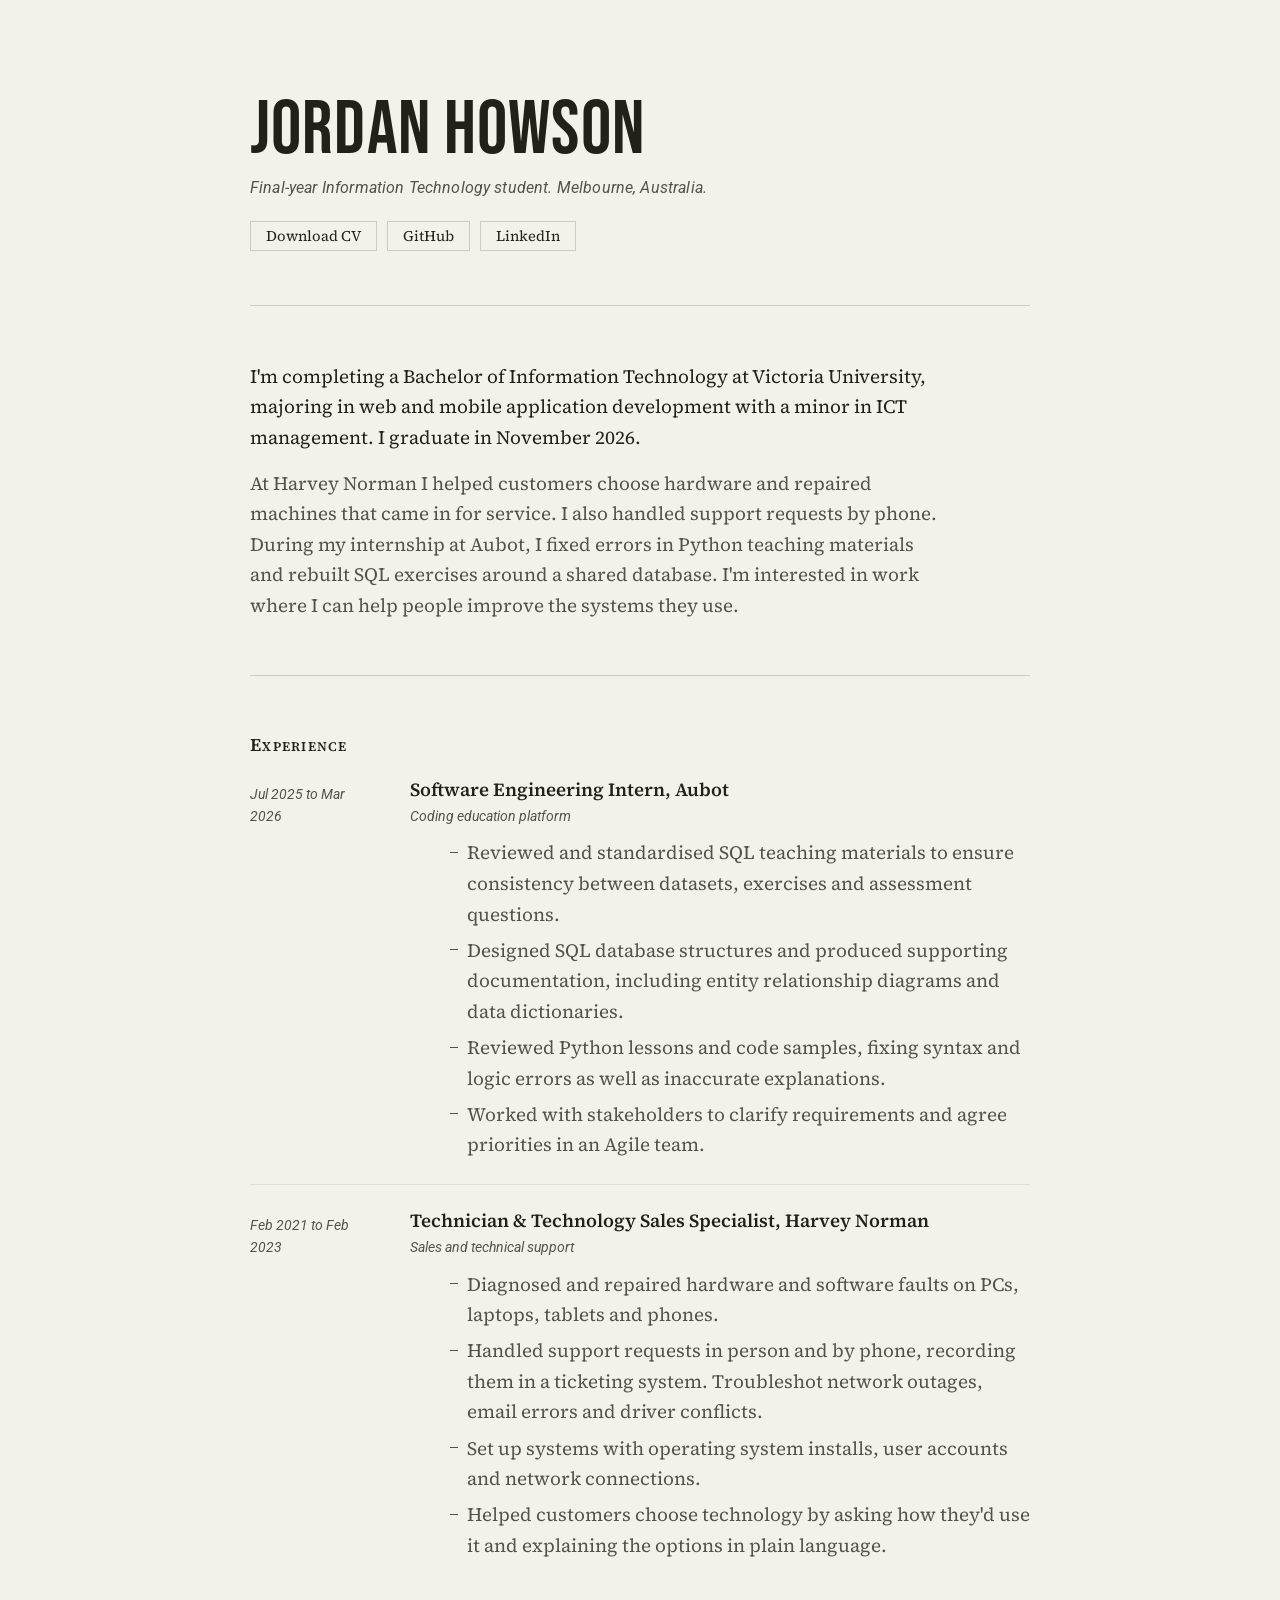
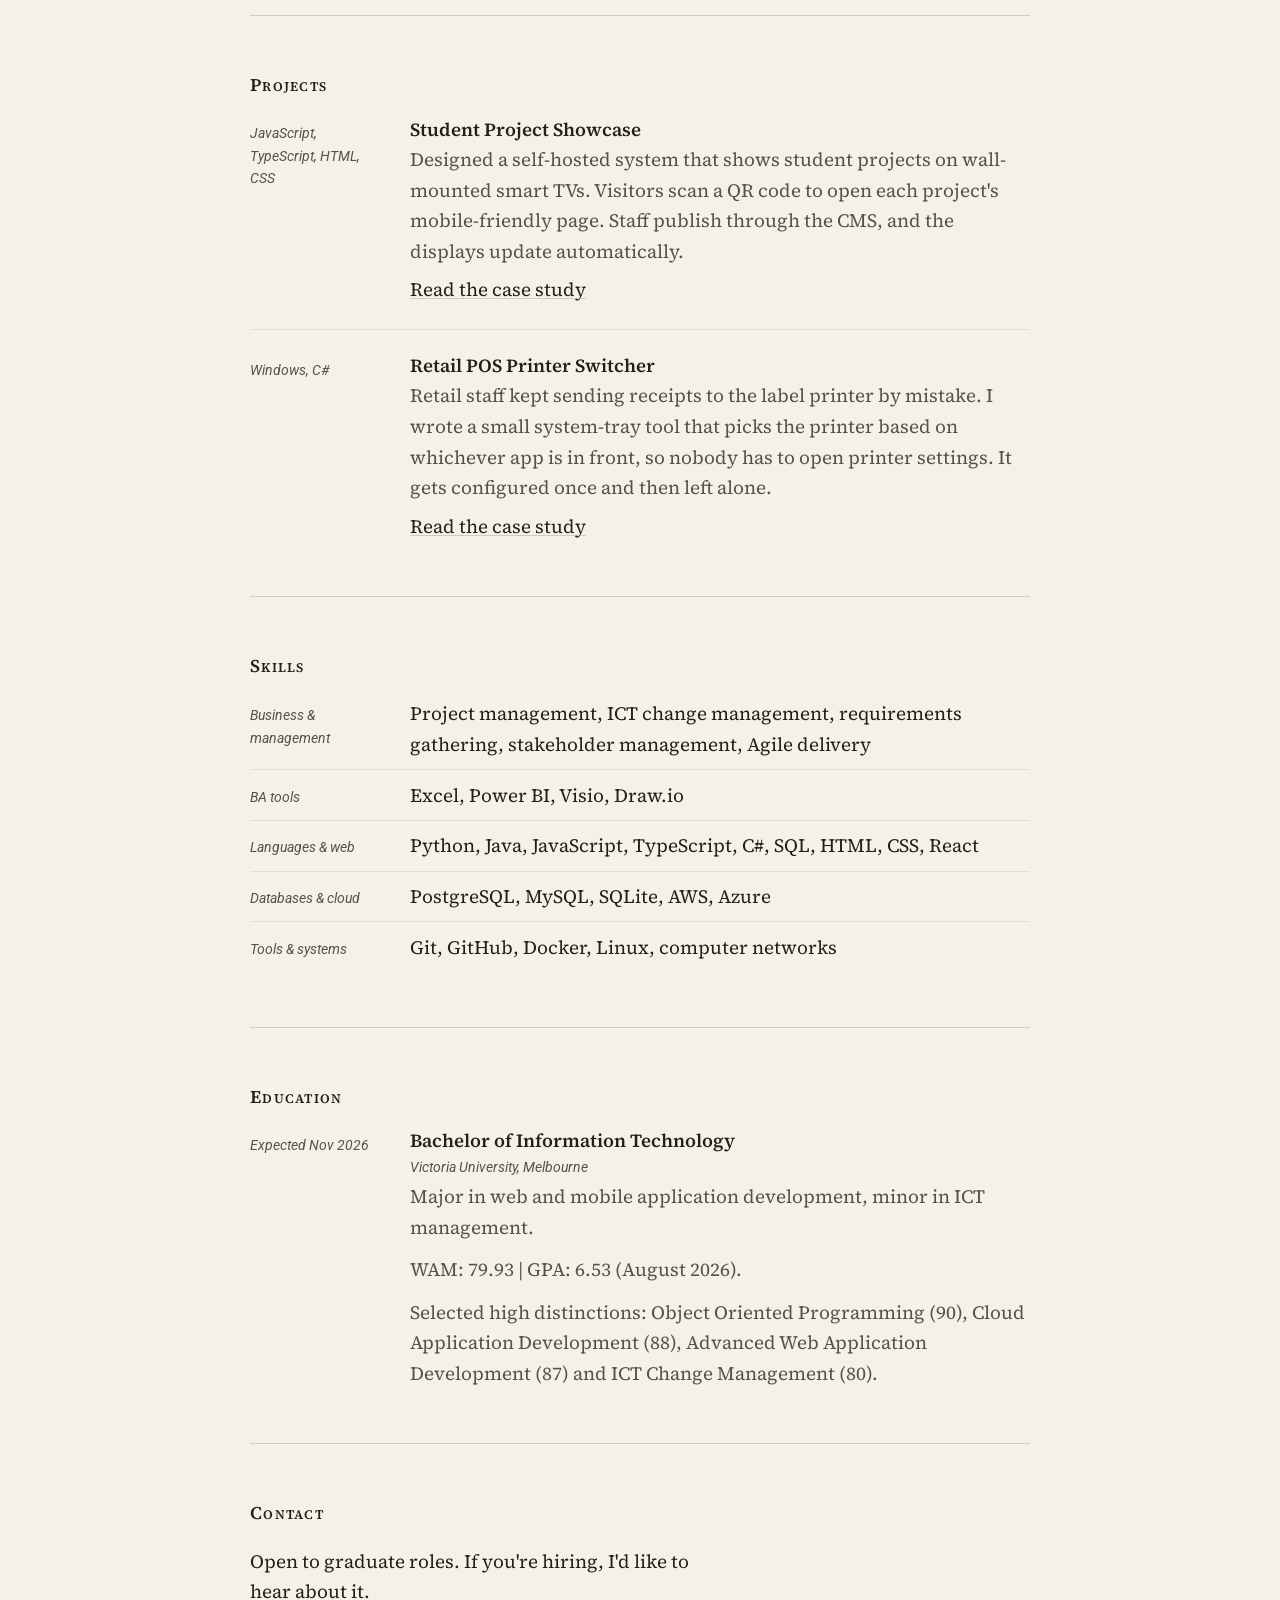
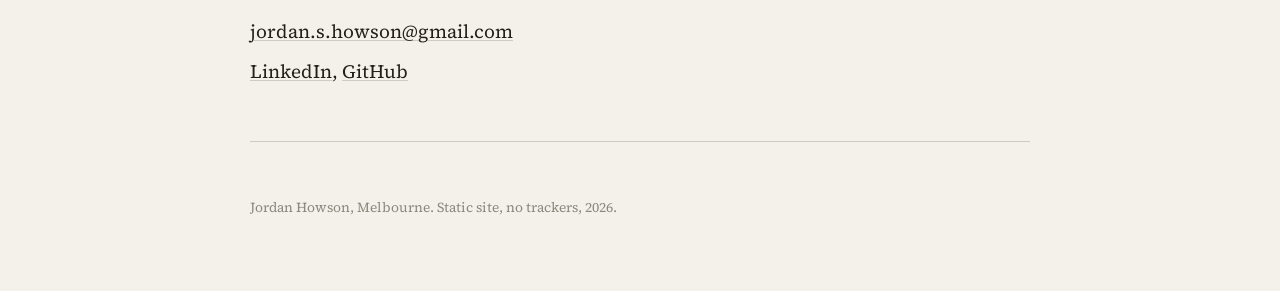
==== commit d4d68363: "Initial commit" ====
--- a/index.html
+++ b/index.html
@@ -63,7 +63,7 @@
 
     <section class="prose" id="about" aria-label="About">
       <p>I'm completing a Bachelor of Information Technology at Victoria University, majoring in web and mobile application development with a minor in ICT management. I graduate in November 2026.</p>
-      <p class="web-only">I've built a student project showcase that staff use to manage content for digital displays and mobile viewing, and a printer automation tool for a company. At Aubot, I worked on Python and SQL teaching materials, reviewing code and designing databases. I'm interested in software development and business analysis, and I'm available for full-time work in Melbourne.</p>
+      <p class="web-only">At Harvey Norman I helped customers choose hardware and repaired machines that came in for service. I also handled support requests by phone. During my internship at Aubot, I fixed errors in Python teaching materials and rebuilt SQL exercises around a shared database. I'm interested in work where I can help people improve the systems they use.</p>
     </section>
 
     <section id="experience">
@@ -75,10 +75,10 @@
           <h3>Software Engineering Intern, Aubot</h3>
           <p class="entry-sub">Coding education platform</p>
           <ul>
-            <li>Reviewed SQL teaching materials and updated exercises and assessment questions to use consistent datasets.</li>
-            <li>Designed SQL databases and documented their structures with entity relationship diagrams and data dictionaries.</li>
-            <li>Reviewed Python lessons and code examples, correcting errors in code and technical explanations.</li>
-            <li>Discussed requirements and revision priorities with the team.</li>
+            <li>Reviewed and standardised SQL teaching materials to ensure consistency between datasets, exercises and assessment questions.</li>
+            <li>Designed SQL database structures and produced supporting documentation, including entity relationship diagrams and data dictionaries.</li>
+            <li>Reviewed Python lessons and code samples, fixing syntax and logic errors as well as inaccurate explanations.</li>
+            <li>Worked with stakeholders to clarify requirements and agree priorities in an Agile team.</li>
           </ul>
         </div>
       </div>
@@ -90,9 +90,9 @@
           <p class="entry-sub">Sales and technical support</p>
           <ul>
             <li>Diagnosed and repaired hardware and software faults on PCs, laptops, tablets and phones.</li>
-            <li>Handled support requests in person and by phone. Logged service requests and resolved network, email and driver issues.</li>
-            <li>Installed operating systems, configured user accounts and network connections, and backed up customer data.</li>
-            <li>Advised customers on computers and accessories based on how they planned to use them.</li>
+            <li>Handled support requests in person and by phone, recording them in a ticketing system. Troubleshot network outages, email errors and driver conflicts.</li>
+            <li>Set up systems with operating system installs, user accounts and network connections.</li>
+            <li>Helped customers choose technology by asking how they'd use it and explaining the options in plain language.</li>
           </ul>
         </div>
       </div>
@@ -105,16 +105,16 @@
         <div class="entry-meta">JavaScript, TypeScript, HTML, CSS</div>
         <div class="entry-body">
           <h3>Student Project Showcase</h3>
-          <p class="entry-desc">Built a student project showcase for my university capstone. Staff use it to publish projects to digital displays, with QR codes for viewing the same content on a phone. The system uses Strapi, Node.js and TypeScript, with role-based access and Docker Compose for kiosk deployment.</p>
+          <p class="entry-desc">Designed a self-hosted system that shows student projects on wall-mounted smart TVs. Visitors scan a QR code to open each project's mobile-friendly page. Staff publish through the CMS, and the displays update automatically.</p>
           <p class="entry-more"><a href="https://github.com/Jordan-Hn/project-showcase-system-case-study" target="_blank" rel="noopener noreferrer">Read the case study</a></p>
         </div>
       </div>
 
       <div class="entry">
-        <div class="entry-meta">Python, Windows APIs, Tkinter</div>
+        <div class="entry-meta">Windows, C#</div>
         <div class="entry-body">
-          <h3>Automatic Printer Switcher</h3>
-          <p class="entry-desc">Built a tool for a company that selects the right printer when a Windows Remote Desktop session changes. It began as a PowerShell script before I developed a Python application with a settings interface, background monitoring, logs and configuration backups.</p>
+          <h3>Retail POS Printer Switcher</h3>
+          <p class="entry-desc">Retail staff kept sending receipts to the label printer by mistake. I wrote a small system-tray tool that picks the printer based on whichever app is in front, so nobody has to open printer settings. It gets configured once and then left alone.</p>
           <p class="entry-more"><a href="https://github.com/Jordan-Hn/printer-system-showcase" target="_blank" rel="noopener noreferrer">Read the case study</a></p>
         </div>
       </div>
@@ -123,9 +123,9 @@
     <section id="skills">
       <h2>Skills</h2>
       <dl class="skills">
-        <div><dt>Analysis &amp; projects</dt><dd>Requirements gathering, ICT change management, project management, stakeholder communication, Agile teamwork</dd></div>
-        <div><dt>Analysis &amp; diagrams</dt><dd>Excel, Visio, Draw.io; basic Power BI</dd></div>
-        <div><dt>Languages &amp; web</dt><dd>Python, PowerShell, SQL, R, Java, JavaScript, TypeScript, C#, HTML, CSS, React</dd></div>
+        <div><dt>Business &amp; management</dt><dd>Project management, ICT change management, requirements gathering, stakeholder management, Agile delivery</dd></div>
+        <div><dt>BA tools</dt><dd>Excel, Power BI, Visio, Draw.io</dd></div>
+        <div><dt>Languages &amp; web</dt><dd>Python, Java, JavaScript, TypeScript, C#, SQL, HTML, CSS, React</dd></div>
         <div><dt>Databases &amp; cloud</dt><dd>PostgreSQL, MySQL, SQLite, AWS, Azure</dd></div>
         <div><dt>Tools &amp; systems</dt><dd>Git, GitHub, Docker, Linux, computer networks</dd></div>
       </dl>
@@ -139,16 +139,15 @@
           <h3>Bachelor of Information Technology</h3>
           <p class="entry-sub">Victoria University, Melbourne</p>
           <p class="entry-desc">Major in web and mobile application development, minor in ICT management.</p>
-          <p class="hd">WAM: 80.81 | GPA: 6.56 (September 2026).</p>
-          <p class="hd">Selected high distinctions: Data Analytics for Cyber Security (94), Object Oriented Programming (90), Cloud Application Development (88), Advanced Web Application Development (87) and ICT Change Management (80).</p>
-          <p class="hd">Golden Key International Honour Society member, recognised for academic results in the top 15% at Victoria University.</p>
+          <p class="hd">WAM: 79.93 | GPA: 6.53 (August 2026).</p>
+          <p class="hd">Selected high distinctions: Object Oriented Programming (90), Cloud Application Development (88), Advanced Web Application Development (87) and ICT Change Management (80).</p>
         </div>
       </div>
     </section>
 
     <section id="contact">
       <h2>Contact</h2>
-      <p class="contact-pitch">Available for full-time work in Melbourne. Interested in graduate roles in software development, business analysis and automation.</p>
+      <p class="contact-pitch">Open to graduate roles. If you're hiring, I'd like to hear about it.</p>
       <p class="contact-line"><a class="email" data-user="jordan.s.howson" data-domain="gmail.com">jordan.s.howson [at] gmail.com</a></p>
       <p class="contact-line"><a href="https://www.linkedin.com/in/jordan-howson/" target="_blank" rel="me noopener noreferrer">LinkedIn</a>, <a href="https://github.com/Jordan-Hn" target="_blank" rel="me noopener noreferrer">GitHub</a></p>
     </section>
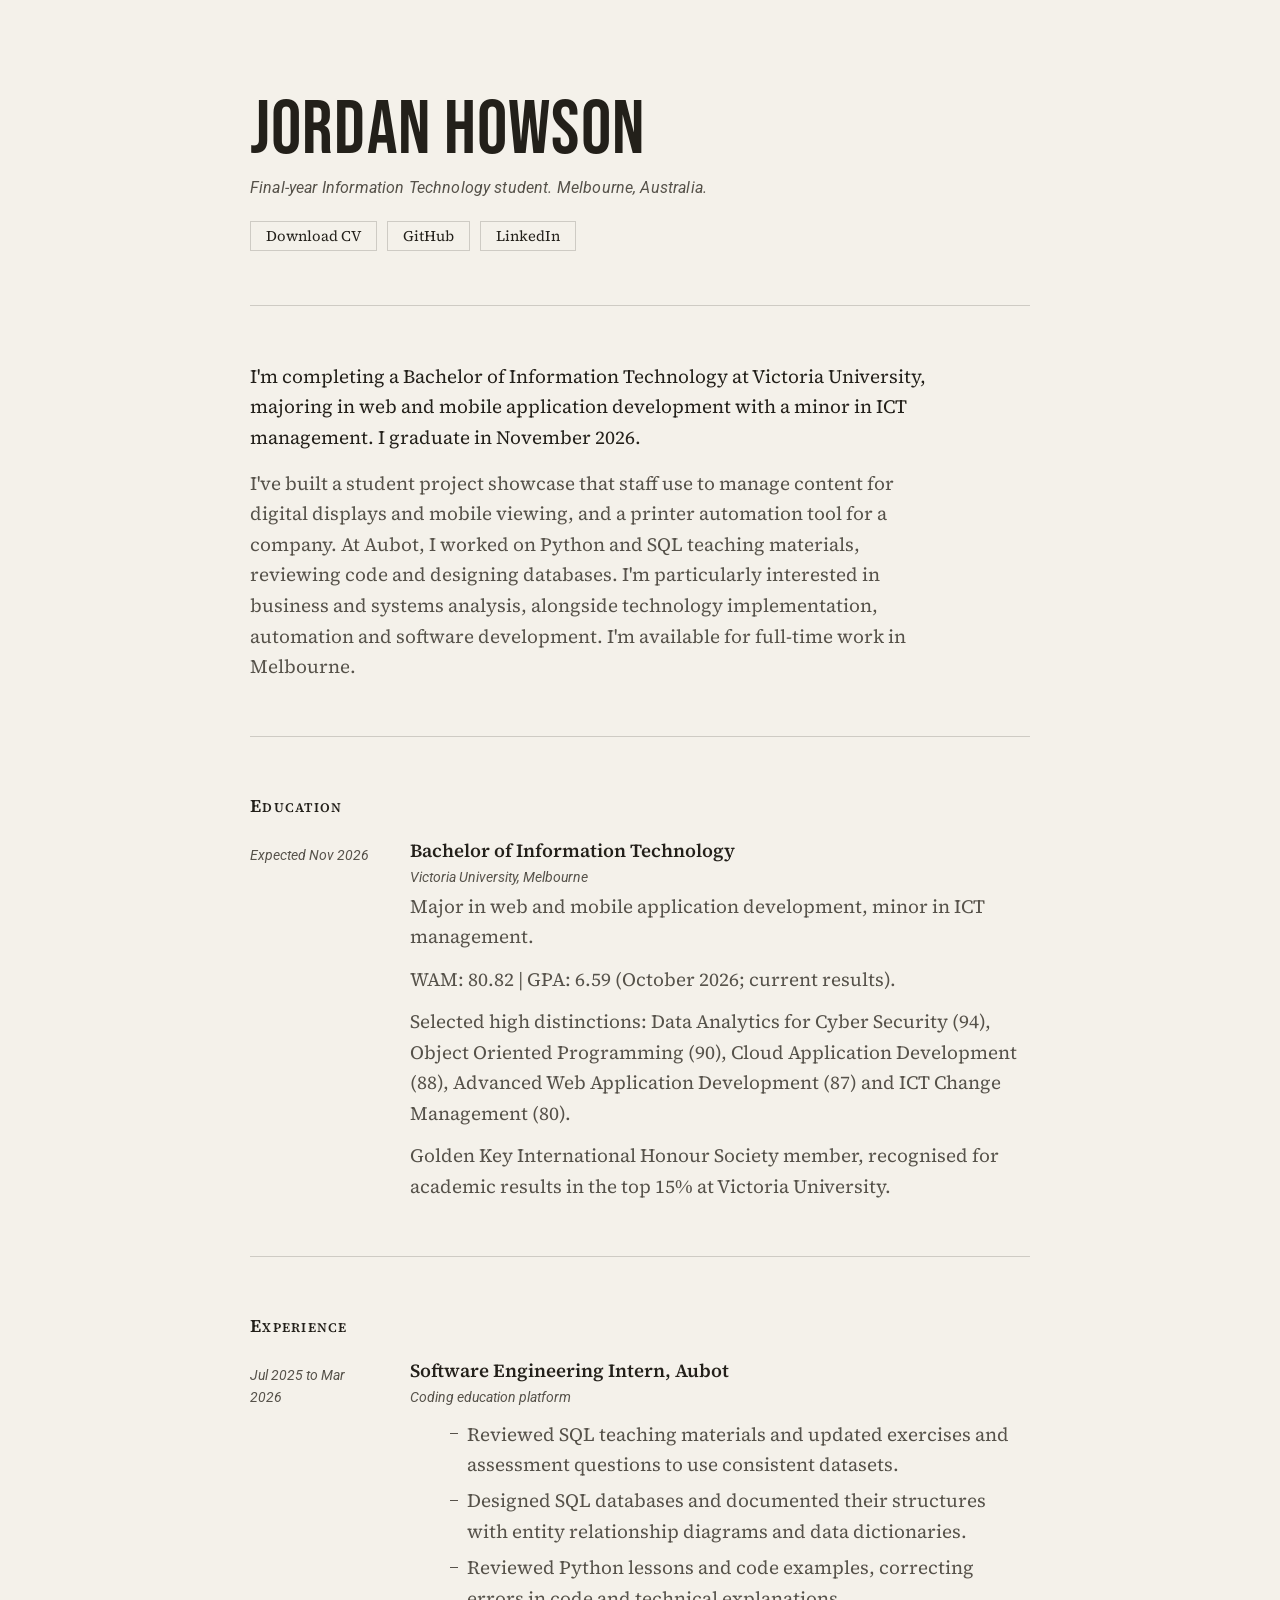
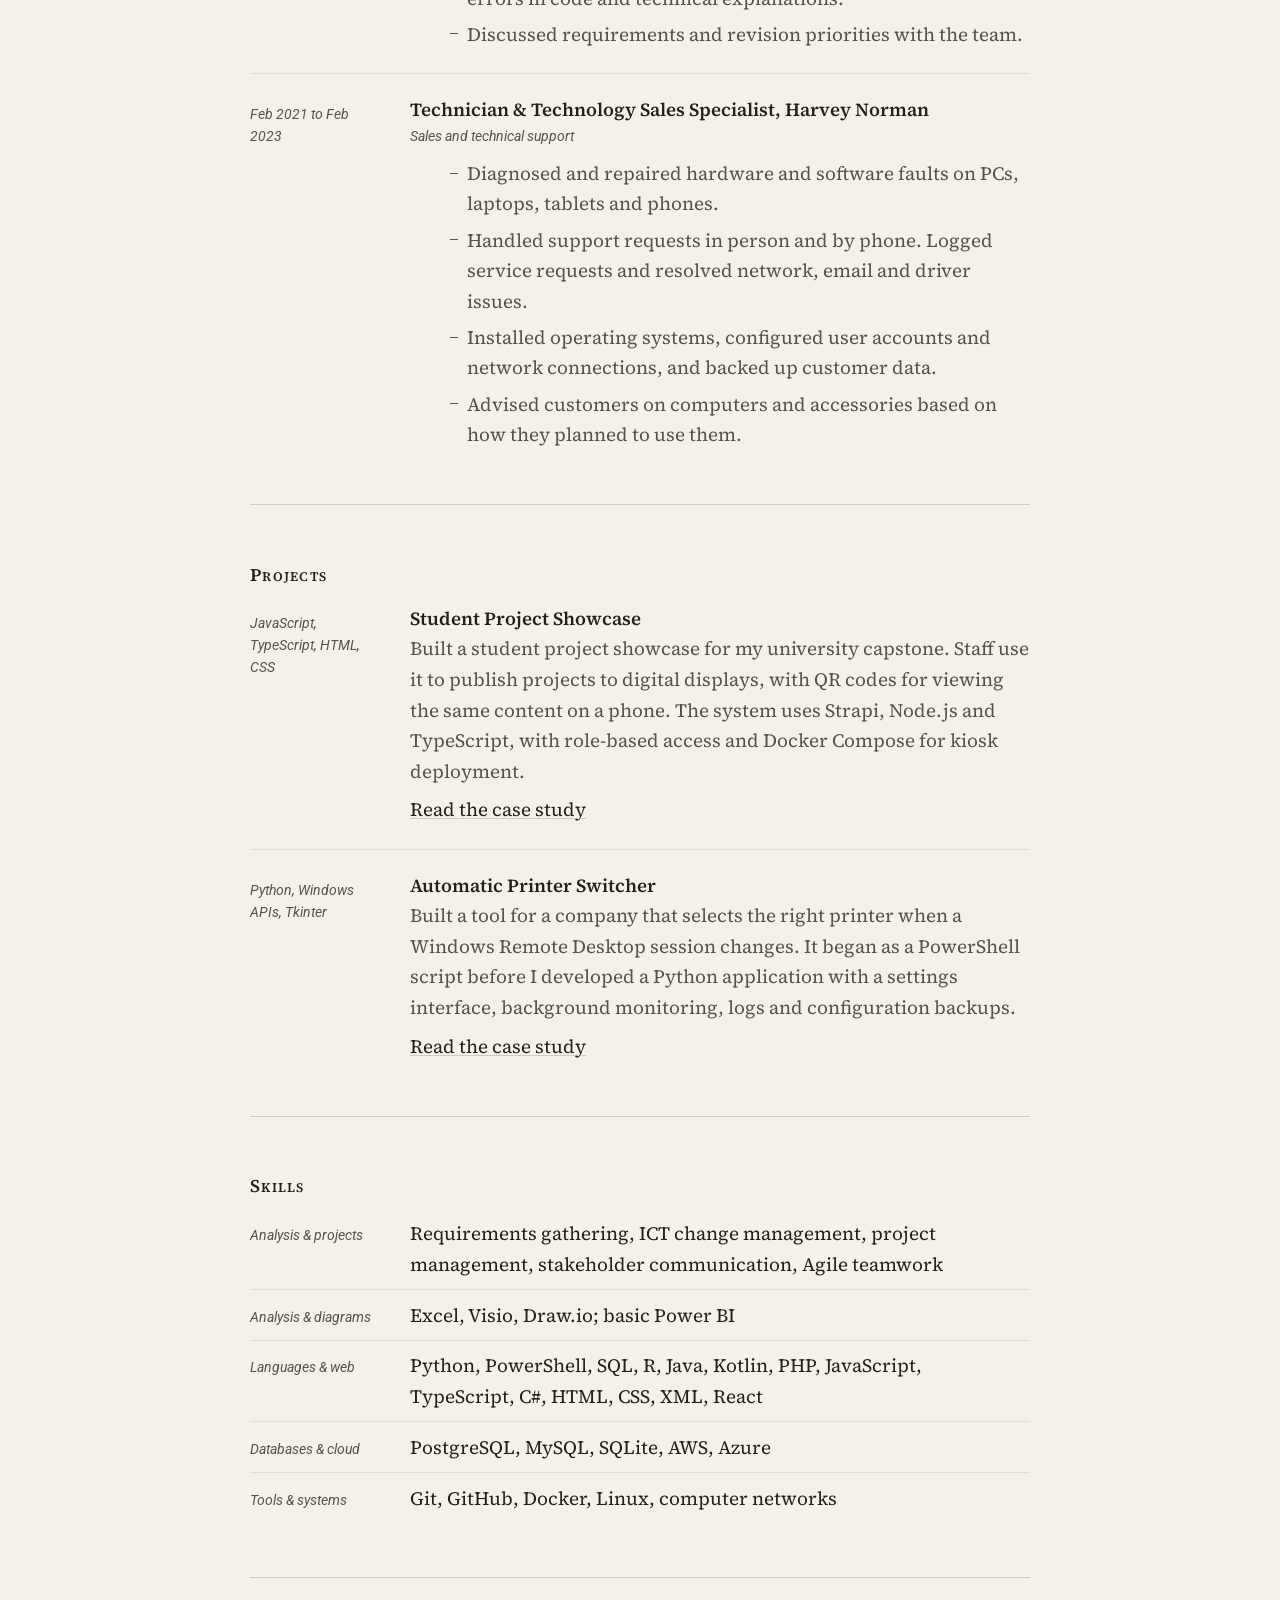
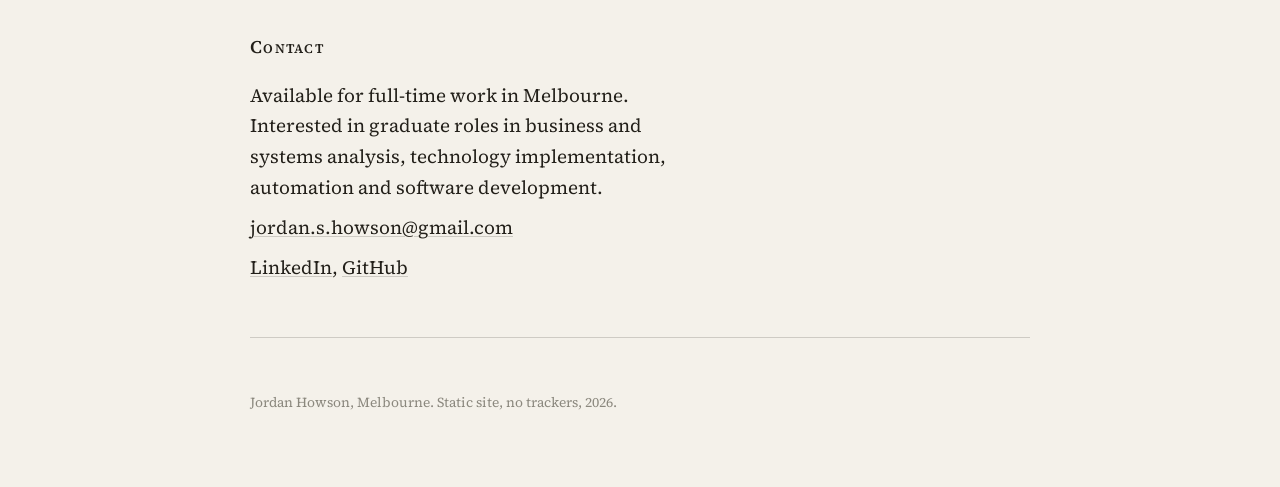
==== commit af137f03: "Update education results and portfolio section order" ====
--- a/index.html
+++ b/index.html
@@ -39,6 +39,7 @@
       <a class="nav-id" href="#top">Jordan Howson</a>
       <div class="nav-links" id="nav-menu">
         <a href="#about">About</a>
+        <a href="#education">Education</a>
         <a href="#experience">Experience</a>
         <a href="#work">Projects</a>
         <a href="#skills">Skills</a>
@@ -63,7 +64,22 @@
 
     <section class="prose" id="about" aria-label="About">
       <p>I'm completing a Bachelor of Information Technology at Victoria University, majoring in web and mobile application development with a minor in ICT management. I graduate in November 2026.</p>
-      <p class="web-only">At Harvey Norman I helped customers choose hardware and repaired machines that came in for service. I also handled support requests by phone. During my internship at Aubot, I fixed errors in Python teaching materials and rebuilt SQL exercises around a shared database. I'm interested in work where I can help people improve the systems they use.</p>
+      <p class="web-only">I've built a student project showcase that staff use to manage content for digital displays and mobile viewing, and a printer automation tool for a company. At Aubot, I worked on Python and SQL teaching materials, reviewing code and designing databases. I'm particularly interested in business and systems analysis, alongside technology implementation, automation and software development. I'm available for full-time work in Melbourne.</p>
+    </section>
+
+    <section id="education">
+      <h2>Education</h2>
+      <div class="entry">
+        <div class="entry-meta">Expected Nov 2026</div>
+        <div class="entry-body">
+          <h3>Bachelor of Information Technology</h3>
+          <p class="entry-sub">Victoria University, Melbourne</p>
+          <p class="entry-desc">Major in web and mobile application development, minor in ICT management.</p>
+          <p class="hd">WAM: 80.82 | GPA: 6.59 (October 2026; current results).</p>
+          <p class="hd">Selected high distinctions: Data Analytics for Cyber Security (94), Object Oriented Programming (90), Cloud Application Development (88), Advanced Web Application Development (87) and ICT Change Management (80).</p>
+          <p class="hd">Golden Key International Honour Society member, recognised for academic results in the top 15% at Victoria University.</p>
+        </div>
+      </div>
     </section>
 
     <section id="experience">
@@ -75,10 +91,10 @@
           <h3>Software Engineering Intern, Aubot</h3>
           <p class="entry-sub">Coding education platform</p>
           <ul>
-            <li>Reviewed and standardised SQL teaching materials to ensure consistency between datasets, exercises and assessment questions.</li>
-            <li>Designed SQL database structures and produced supporting documentation, including entity relationship diagrams and data dictionaries.</li>
-            <li>Reviewed Python lessons and code samples, fixing syntax and logic errors as well as inaccurate explanations.</li>
-            <li>Worked with stakeholders to clarify requirements and agree priorities in an Agile team.</li>
+            <li>Reviewed SQL teaching materials and updated exercises and assessment questions to use consistent datasets.</li>
+            <li>Designed SQL databases and documented their structures with entity relationship diagrams and data dictionaries.</li>
+            <li>Reviewed Python lessons and code examples, correcting errors in code and technical explanations.</li>
+            <li>Discussed requirements and revision priorities with the team.</li>
           </ul>
         </div>
       </div>
@@ -90,9 +106,9 @@
           <p class="entry-sub">Sales and technical support</p>
           <ul>
             <li>Diagnosed and repaired hardware and software faults on PCs, laptops, tablets and phones.</li>
-            <li>Handled support requests in person and by phone, recording them in a ticketing system. Troubleshot network outages, email errors and driver conflicts.</li>
-            <li>Set up systems with operating system installs, user accounts and network connections.</li>
-            <li>Helped customers choose technology by asking how they'd use it and explaining the options in plain language.</li>
+            <li>Handled support requests in person and by phone. Logged service requests and resolved network, email and driver issues.</li>
+            <li>Installed operating systems, configured user accounts and network connections, and backed up customer data.</li>
+            <li>Advised customers on computers and accessories based on how they planned to use them.</li>
           </ul>
         </div>
       </div>
@@ -105,16 +121,16 @@
         <div class="entry-meta">JavaScript, TypeScript, HTML, CSS</div>
         <div class="entry-body">
           <h3>Student Project Showcase</h3>
-          <p class="entry-desc">Designed a self-hosted system that shows student projects on wall-mounted smart TVs. Visitors scan a QR code to open each project's mobile-friendly page. Staff publish through the CMS, and the displays update automatically.</p>
+          <p class="entry-desc">Built a student project showcase for my university capstone. Staff use it to publish projects to digital displays, with QR codes for viewing the same content on a phone. The system uses Strapi, Node.js and TypeScript, with role-based access and Docker Compose for kiosk deployment.</p>
           <p class="entry-more"><a href="https://github.com/Jordan-Hn/project-showcase-system-case-study" target="_blank" rel="noopener noreferrer">Read the case study</a></p>
         </div>
       </div>
 
       <div class="entry">
-        <div class="entry-meta">Windows, C#</div>
+        <div class="entry-meta">Python, Windows APIs, Tkinter</div>
         <div class="entry-body">
-          <h3>Retail POS Printer Switcher</h3>
-          <p class="entry-desc">Retail staff kept sending receipts to the label printer by mistake. I wrote a small system-tray tool that picks the printer based on whichever app is in front, so nobody has to open printer settings. It gets configured once and then left alone.</p>
+          <h3>Automatic Printer Switcher</h3>
+          <p class="entry-desc">Built a tool for a company that selects the right printer when a Windows Remote Desktop session changes. It began as a PowerShell script before I developed a Python application with a settings interface, background monitoring, logs and configuration backups.</p>
           <p class="entry-more"><a href="https://github.com/Jordan-Hn/printer-system-showcase" target="_blank" rel="noopener noreferrer">Read the case study</a></p>
         </div>
       </div>
@@ -123,31 +139,17 @@
     <section id="skills">
       <h2>Skills</h2>
       <dl class="skills">
-        <div><dt>Business &amp; management</dt><dd>Project management, ICT change management, requirements gathering, stakeholder management, Agile delivery</dd></div>
-        <div><dt>BA tools</dt><dd>Excel, Power BI, Visio, Draw.io</dd></div>
-        <div><dt>Languages &amp; web</dt><dd>Python, Java, JavaScript, TypeScript, C#, SQL, HTML, CSS, React</dd></div>
+        <div><dt>Analysis &amp; projects</dt><dd>Requirements gathering, ICT change management, project management, stakeholder communication, Agile teamwork</dd></div>
+        <div><dt>Analysis &amp; diagrams</dt><dd>Excel, Visio, Draw.io; basic Power BI</dd></div>
+        <div><dt>Languages &amp; web</dt><dd>Python, PowerShell, SQL, R, Java, Kotlin, PHP, JavaScript, TypeScript, C#, HTML, CSS, XML, React</dd></div>
         <div><dt>Databases &amp; cloud</dt><dd>PostgreSQL, MySQL, SQLite, AWS, Azure</dd></div>
         <div><dt>Tools &amp; systems</dt><dd>Git, GitHub, Docker, Linux, computer networks</dd></div>
       </dl>
     </section>
 
-    <section id="education">
-      <h2>Education</h2>
-      <div class="entry">
-        <div class="entry-meta">Expected Nov 2026</div>
-        <div class="entry-body">
-          <h3>Bachelor of Information Technology</h3>
-          <p class="entry-sub">Victoria University, Melbourne</p>
-          <p class="entry-desc">Major in web and mobile application development, minor in ICT management.</p>
-          <p class="hd">WAM: 79.93 | GPA: 6.53 (August 2026).</p>
-          <p class="hd">Selected high distinctions: Object Oriented Programming (90), Cloud Application Development (88), Advanced Web Application Development (87) and ICT Change Management (80).</p>
-        </div>
-      </div>
-    </section>
-
     <section id="contact">
       <h2>Contact</h2>
-      <p class="contact-pitch">Open to graduate roles. If you're hiring, I'd like to hear about it.</p>
+      <p class="contact-pitch">Available for full-time work in Melbourne. Interested in graduate roles in business and systems analysis, technology implementation, automation and software development.</p>
       <p class="contact-line"><a class="email" data-user="jordan.s.howson" data-domain="gmail.com">jordan.s.howson [at] gmail.com</a></p>
       <p class="contact-line"><a href="https://www.linkedin.com/in/jordan-howson/" target="_blank" rel="me noopener noreferrer">LinkedIn</a>, <a href="https://github.com/Jordan-Hn" target="_blank" rel="me noopener noreferrer">GitHub</a></p>
     </section>
--- a/assets/css/styles.css
+++ b/assets/css/styles.css
@@ -212,7 +212,7 @@
 /* print / source for assets/jordan-howson-cv.pdf (keeps the design) */
 @page{size:A4;margin:0;}
 @media print{
-  body{-webkit-print-color-adjust:exact;print-color-adjust:exact;font-size:10.5pt;line-height:1.45;}
+  body{-webkit-print-color-adjust:exact;print-color-adjust:exact;font-size:10pt;line-height:1.45;}
   .doc{max-width:none;padding:12mm 14mm;}
   .nav,.skip-link,.foot,#contact,.head-links,.web-only{display:none;}
   .name{font-size:25pt;}
@@ -224,20 +224,20 @@
   .entry-meta{font-size:9pt;}
 
   /* one consistent scale: section > entry > heading > paragraph */
-  section{margin-top:17pt;padding-top:17pt;}
+  section{margin-top:12pt;padding-top:12pt;}
   /* The second page starts with projects and repeats the top inset. */
   #work{break-before:page;margin-top:0;padding-top:12mm;border-top:0;}
   h2{margin-bottom:9pt;break-after:avoid;}
   p+p{margin-top:8pt;}
-  .entry+.entry{margin-top:15pt;padding-top:15pt;}
+  .entry+.entry{margin-top:12pt;padding-top:12pt;}
   .entry,.skills div{break-inside:avoid;}
   .entry-body h3{font-size:11pt;}
   .entry-sub{margin-top:2pt;}
   .entry ul{margin-top:8pt;padding-left:0;}
-  .entry li+li{margin-top:6pt;}
+  .entry li+li{margin-top:4pt;}
   .entry-desc{margin-top:2pt;}
   .entry-more{margin-top:6pt;}
   .skills div{padding-block:7.5pt;}
-  .hd{margin-top:9pt;}
+  .hd{margin-top:6pt;}
   .contact-line{margin-top:9pt;}
 }
